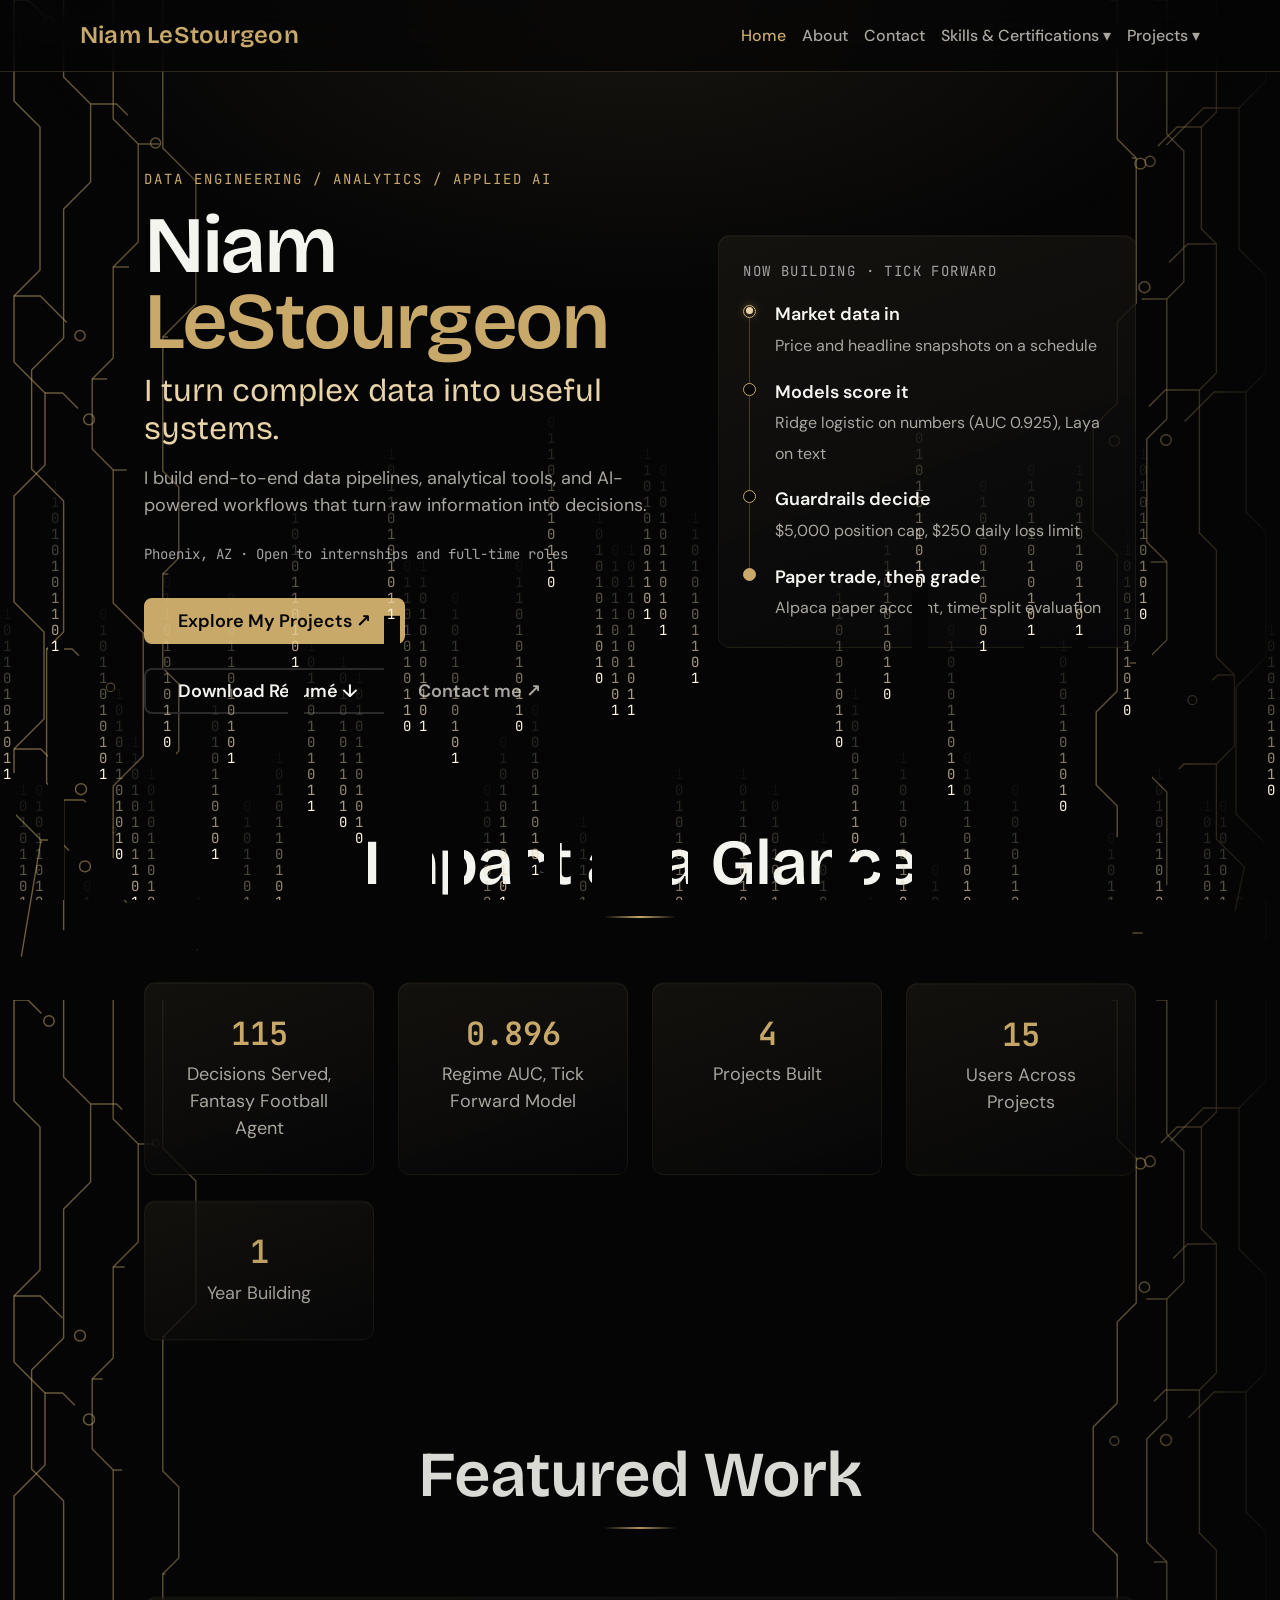
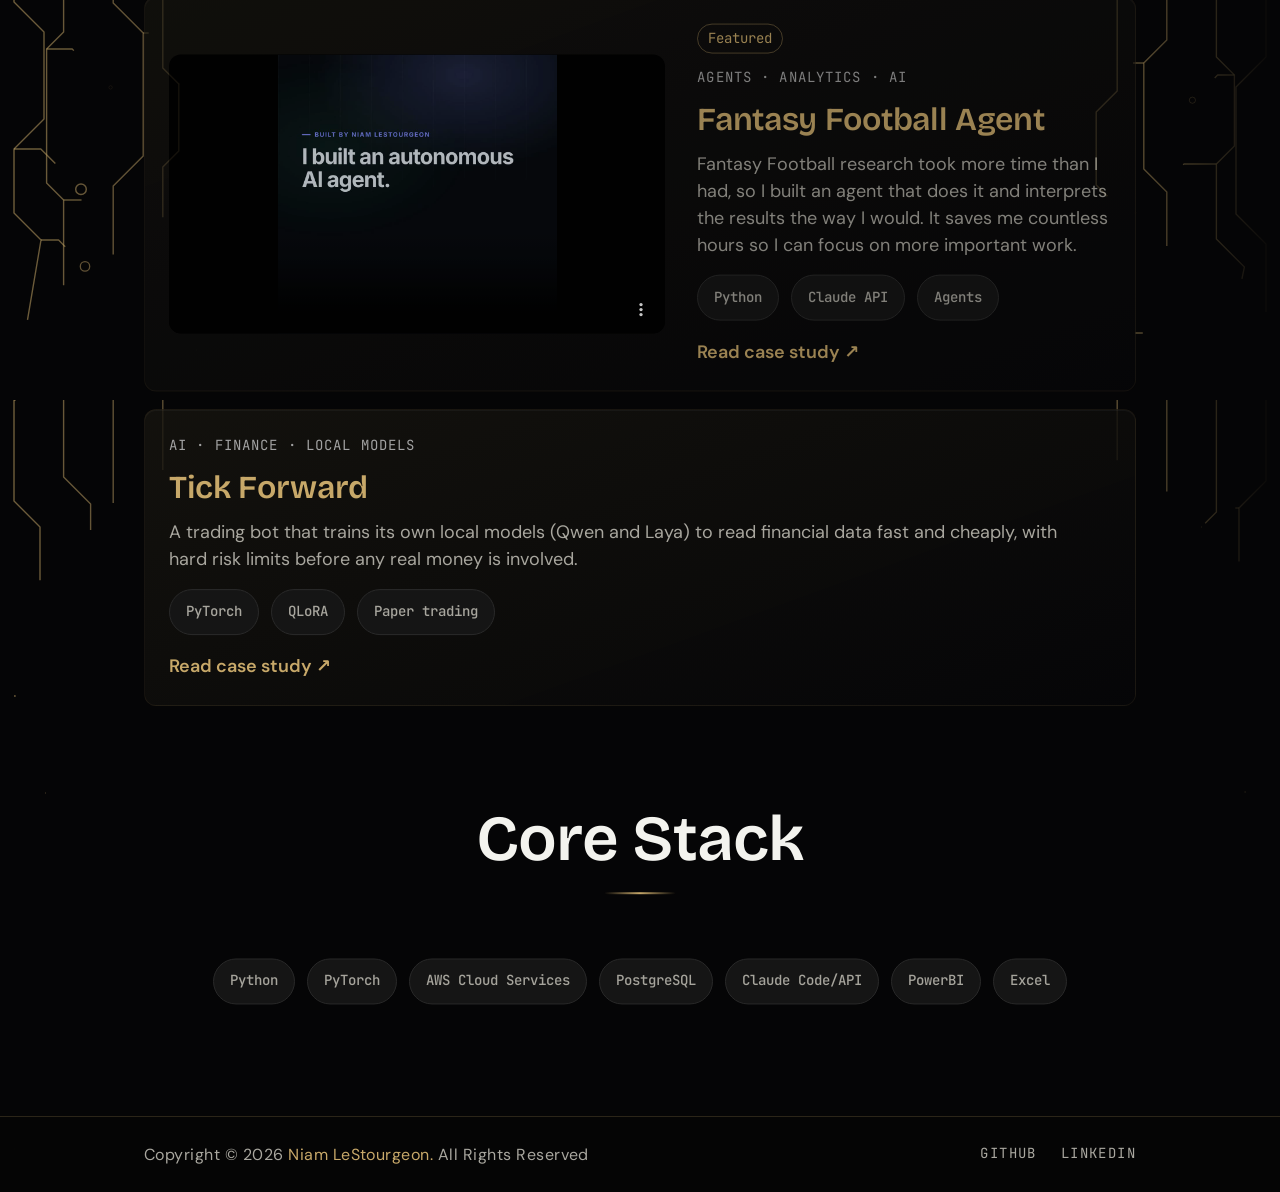
==== index.html @ 8f76f39c "Replace class stub with the full portfolio site Static site with Lamp Light referral links, clean UR" ====
<!DOCTYPE html>
<html lang="en">
<head>
    <meta charset="UTF-8">
    <meta name="color-scheme" content="dark">
    <style>html{background:#050506;color-scheme:dark}@view-transition{navigation:auto}</style>
<meta name="viewport" content="width=device-width, initial-scale=1.0">
    <title>Niam LeStourgeon | Portfolio</title>
    <link rel="icon" type="image/svg+xml" href="assets/favicon.svg">
    <meta name="description" content="Niam LeStourgeon's portfolio: AWS, backend, and AI projects built with Claude's API.">
    <link rel="canonical" href="https://niam.pro/">
    <script>document.documentElement.classList.add("js")</script>
    <meta http-equiv="Content-Security-Policy" content="default-src 'self'; script-src 'self' 'sha256-qOhFsq0QMV2REqNwk5hGH5bZE9SkX6gt6yeyKdYPv+U='; style-src 'self' 'unsafe-inline'; img-src 'self' data: blob:; font-src 'self'; media-src 'self'; connect-src 'self'; object-src 'none'; base-uri 'self'; form-action 'self'">
    <meta name="referrer" content="strict-origin-when-cross-origin">
    <link rel="preload" href="assets/fonts/bricolage-grotesque.woff2" as="font" type="font/woff2" crossorigin>
    <link rel="preload" href="assets/fonts/dm-sans.woff2" as="font" type="font/woff2" crossorigin>
    <script defer src="intro.js"></script>
    <script defer src="nav.js"></script>
    <script defer src="/analytics.js"></script>
    <script defer src="assets/anime.umd.min.js"></script>
    <script defer src="motion.js"></script>
    <link rel="stylesheet" href="NiamThePro.css">
    <!-- Open Graph / Facebook -->
    <meta property="og:type" content="website">
    <meta property="og:url" content="https://niam.pro/">
    <meta property="og:title" content="Niam LeStourgeon | Portfolio">
    <meta property="og:description" content="Niam LeStourgeon's portfolio: AWS, backend, and AI projects built with Claude's API.">
    <meta property="og:image" content="https://niam.pro/og-image.jpg">
    <!-- Twitter -->
    <meta property="twitter:card" content="summary_large_image">
    <meta property="twitter:url" content="https://niam.pro/">
    <meta property="twitter:title" content="Niam LeStourgeon | Portfolio">
    <meta property="twitter:description" content="Niam LeStourgeon's portfolio: AWS, backend, and AI projects built with Claude's API.">
    <meta property="twitter:image" content="https://niam.pro/og-image.jpg">
    <!-- Person Structured Data -->
    <script type="application/ld+json">
    {
      "@context": "https://schema.org",
      "@type": "Person",
      "name": "Niam LeStourgeon",
      "url": "https://niam.pro",
      "sameAs": [
        "https://www.linkedin.com/in/niamlestou",
        "https://github.com/niamlestou"
      ]
    }
    </script>
</head>
<body>
    <canvas id="intro" aria-hidden="true"></canvas>
    <a class="skip-link" href="#main">Skip to content</a>
    <header class="site-header">
        <div class="header-inner">
            <a class="site-brand" href="index.html">Niam LeStourgeon</a>
            <nav aria-label="Primary">
                <ul class="menu">
                    <li><a href="index.html">Home</a></li>
                    <li><a href="about.html">About</a></li>
                    <li><a href="contact.html">Contact</a></li>
                    <li class="dropdown">
                        <a href="skills.html">Skills &amp; Certifications &#9662;</a>
                        <ul class="dropdown-menu">
                            <li><a href="data-analytics.html">Data Analytics</a></li>
                            <li><a href="ai-usage-and-training.html">AI Usage and Training</a></li>
                        </ul>
                    </li>
                    <li class="dropdown">
                        <a href="projects.html">Projects &#9662;</a>
                        <ul class="dropdown-menu">
                            <li><a href="fantasy-football-agent.html">Fantasy Football Agent</a></li>
                            <li><a href="farmstead-world.html">Farmstead World</a></li>
                            <li><a href="tick-forward.html">Tick Forward</a></li>
                            <li><a href="lamp-light.html">Lamp Light</a></li>
                        </ul>
                    </li>
                </ul>
            </nav>
        </div>
    </header>

    <main id="main">
        <section class="hero hero--split">
            <div class="hero-inner container">
                <div>
                    <p class="eyebrow">Data Engineering / Analytics / Applied AI</p>
                    <h1 class="hero-title">Niam <span class="gold">LeStourgeon</span></h1>
                    <p class="hero-lead">I turn complex data into useful systems.</p>
                    <p class="hero-description">I build end-to-end data pipelines, analytical tools, and AI-powered workflows that turn raw information into decisions.</p>
                    <p class="hero-status">Phoenix, AZ &middot; Open to internships and full-time roles</p>
                    <div class="hero-actions">
                        <a class="btn btn--primary" href="projects.html">Explore My Projects &nearr;</a>
                        <a class="btn btn--secondary" href="PortfolioResume.pdf" download data-track="resume-download">Download R&eacute;sum&eacute; &darr;</a>
                        <a class="btn btn--ghost" href="contact.html">Contact me &nearr;</a>
                    </div>
                </div>
                <a class="card preview" href="tick-forward.html" aria-label="Tick Forward pipeline preview">
                    <p class="preview-label">Now building &middot; Tick Forward</p>
                    <ol class="pipe">
                        <li><b>Market data in</b><span>Price and headline snapshots on a schedule</span></li>
                        <li><b>Models score it</b><span>Ridge logistic on numbers (AUC 0.925), Laya on text</span></li>
                        <li><b>Guardrails decide</b><span>$5,000 position cap, $250 daily loss limit</span></li>
                        <li><b>Paper trade, then grade</b><span>Alpaca paper account, time-split evaluation</span></li>
                    </ol>
                </a>
            </div>
        </section>
        <section class="section">
            <div class="container">
                <div class="section-header">
                    <h2 class="section-title">Impact at a Glance</h2>
                </div>
                <div class="stats-grid">
                    <div class="card stat-card">
                        <div class="stat-value stat-value--text" data-count="119">119</div>
                        <div class="stat-label">Decisions Served, Fantasy Football Agent</div>
                    </div>
                    <div class="card stat-card">
                        <div class="stat-value stat-value--text" data-count="0.925" data-decimals="3">0.925</div>
                        <div class="stat-label">Regime AUC, Tick Forward Model</div>
                    </div>
                    <div class="card stat-card">
                        <div class="stat-value stat-value--text" data-count="4">4</div>
                        <div class="stat-label">Projects Built</div>
                    </div>
                    <div class="card stat-card">
                        <div class="stat-value stat-value--text" data-count="15">15</div>
                        <div class="stat-label">Users Across Projects</div>
                    </div>
                    <div class="card stat-card">
                        <div class="stat-value stat-value--text" data-count="1">1</div>
                        <div class="stat-label">Year Building</div>
                    </div>
                </div>
            </div>
        </section>
        <section class="section">
            <div class="container">
                <div class="section-header">
                    <h2 class="section-title">Featured Work</h2>
                </div>
                <article class="card flagship">
                    <video controls muted preload="none" poster="assets/poster-fantasyfootballagent.jpg" playsinline>
                        <source src="fantasyfootballagent-video.mp4" type="video/mp4">
                    </video>
                    <div>
                        <span class="badge">Featured</span>
                        <p class="project-meta">Agents &middot; Analytics &middot; AI</p>
                        <h3 class="project-title"><a href="fantasy-football-agent.html">Fantasy Football Agent</a></h3>
                        <p class="project-description">Fantasy Football research took more time than I had, so I built an agent that does it and interprets the results the way I would. It saves me countless hours so I can focus on more important work.</p>
                        <div class="tech-stack"><span class="tech-tag">Python</span><span class="tech-tag">Claude API</span><span class="tech-tag">Agents</span></div>
                        <a class="case-link" href="fantasy-football-agent.html">Read case study &nearr;</a>
                    </div>
                </article>
                <article class="card work-secondary">
                    <p class="project-meta">AI &middot; Finance &middot; Local models</p>
                    <h3 class="project-title"><a href="tick-forward.html">Tick Forward</a></h3>
                    <p class="project-description">A trading bot that trains its own local models (Qwen and Laya) to read financial data fast and cheaply, with hard risk limits before any real money is involved.</p>
                    <div class="tech-stack"><span class="tech-tag">PyTorch</span><span class="tech-tag">QLoRA</span><span class="tech-tag">Paper trading</span></div>
                    <a class="case-link" href="tick-forward.html">Read case study &nearr;</a>
                </article>
            </div>
        </section>
        <section class="section">
            <div class="container">
                <div class="section-header">
                    <h2 class="section-title">Core Stack</h2>
                </div>
                <div class="tech-stack">
                    <span class="tech-tag">Python</span>
                    <span class="tech-tag">PyTorch</span>
                    <span class="tech-tag">AWS Cloud Services</span>
                    <span class="tech-tag">PostgreSQL</span>
                    <span class="tech-tag">Claude Code/API</span>
                    <span class="tech-tag">PowerBI</span>
                    <span class="tech-tag">Excel</span>
                </div>
            </div>
        </section>
    </main>

    <footer class="site-footer">
        <div class="container">
            <div class="footer-inner">
                <p class="footer-copyright">Copyright &copy; 2026 <span class="gold">Niam LeStourgeon.</span> All Rights Reserved</p>
                <a class="footer-link" href="https://github.com/niamlestou" rel="noopener" target="_blank">GitHub</a>
                <a class="footer-link" href="https://www.linkedin.com/in/niamlestou" rel="noopener" target="_blank">LinkedIn</a>
            </div>
        </div>
    </footer>
</body>
</html>
---- NiamThePro.css ----
/* Fonts are self-hosted (latin subset): no third-party request, no render-blocking @import */
@font-face {
  font-family: 'Bricolage Grotesque';
  font-style: normal;
  font-weight: 400 700;
  font-display: swap;
  src: url('assets/fonts/bricolage-grotesque.woff2') format('woff2');
  unicode-range: U+0000-00FF, U+0131, U+0152-0153, U+02BB-02BC, U+02C6, U+02DA, U+02DC, U+0304, U+0308, U+0329, U+2000-206F, U+20AC, U+2122, U+2191, U+2193, U+2212, U+2215, U+FEFF, U+FFFD;
}
@font-face {
  font-family: 'DM Sans';
  font-style: italic;
  font-weight: 400 400;
  font-display: swap;
  src: url('assets/fonts/dm-sans-italic.woff2') format('woff2');
  unicode-range: U+0000-00FF, U+0131, U+0152-0153, U+02BB-02BC, U+02C6, U+02DA, U+02DC, U+0304, U+0308, U+0329, U+2000-206F, U+20AC, U+2122, U+2191, U+2193, U+2212, U+2215, U+FEFF, U+FFFD;
}
@font-face {
  font-family: 'DM Sans';
  font-style: normal;
  font-weight: 400 600;
  font-display: swap;
  src: url('assets/fonts/dm-sans.woff2') format('woff2');
  unicode-range: U+0000-00FF, U+0131, U+0152-0153, U+02BB-02BC, U+02C6, U+02DA, U+02DC, U+0304, U+0308, U+0329, U+2000-206F, U+20AC, U+2122, U+2191, U+2193, U+2212, U+2215, U+FEFF, U+FFFD;
}
@font-face {
  font-family: 'JetBrains Mono';
  font-style: normal;
  font-weight: 400 600;
  font-display: swap;
  src: url('assets/fonts/jetbrains-mono.woff2') format('woff2');
  unicode-range: U+0000-00FF, U+0131, U+0152-0153, U+02BB-02BC, U+02C6, U+02DA, U+02DC, U+0304, U+0308, U+0329, U+2000-206F, U+20AC, U+2122, U+2191, U+2193, U+2212, U+2215, U+FEFF, U+FFFD;
}


:root {
  --color-bg: #050506;
  --color-bg-elevated: #161616;
  --color-border: #2A2A2A;
  --color-border-hover: #3A3A3A;
  
  --color-text: #F5F5F0;
  --color-text-muted: #A9A79F;
  --color-text-dim: #A3A3A3;
  
  --color-gold: #C8A96A;
  --color-gold-light: #E8D4A8;
  --color-gold-dark: #A8894A;
  --color-gold-glow: transparent;
  --color-gold-glow-strong: transparent;
  
  /* Focus & Interactive */
  --color-focus: #C8A96A;
  --color-focus-ring: rgba(200, 169, 106, 0.25);
  
  /* Typography */
  --font-heading: 'Bricolage Grotesque', system-ui, sans-serif;
  --font-body: 'DM Sans', system-ui, sans-serif;
  --font-mono: 'JetBrains Mono', ui-monospace, monospace;
  
  --fs-step--2: clamp(0.75rem, 0.7rem + 0.25vw, 0.875rem);
  --fs-step--1: clamp(0.875rem, 0.8rem + 0.375vw, 1rem);
  --fs-step-0: clamp(1rem, 0.9rem + 0.5vw, 1.125rem);
  --fs-step-1: clamp(1.25rem, 1.1rem + 0.75vw, 1.5rem);
  --fs-step-2: clamp(1.5rem, 1.25rem + 1.25vw, 2rem);
  --fs-step-3: clamp(2rem, 1.5rem + 2.5vw, 3rem);
  --fs-step-4: clamp(2.5rem, 1.75rem + 3.75vw, 4rem);
  --fs-step-5: clamp(3.5rem, 2rem + 7.5vw, 6rem);
  
  --lh-tight: 1.15;
  --lh-normal: 1.5;
  --lh-relaxed: 1.7;
  
  /* Spacing Scale (8px base) */
  --space-1: 4px;
  --space-2: 8px;
  --space-3: 12px;
  --space-4: 16px;
  --space-5: 24px;
  --space-6: 32px;
  --space-7: 48px;
  --space-8: 64px;
  --space-9: 96px;
  --space-10: 128px;
  
  /* Container */
  --container-max: 68rem;
  --container-padding: var(--space-5);
  --container-padding-lg: var(--space-7);
  
  /* Border Radius */
  --radius-sm: 4px;
  --radius-md: 8px;
  --radius-lg: 12px;
  --radius-xl: 16px;
  --radius-full: 9999px;
  
  /* Shadows */
  --shadow-sm: 0 1px 2px rgba(0, 0, 0, 0.3);
  --shadow-md: 0 4px 12px rgba(0, 0, 0, 0.4);
  --shadow-lg: 0 12px 32px rgba(0, 0, 0, 0.5);
  --shadow-glow: 0 0 28px rgba(200, 169, 106, 0.22);
  
  /* Transitions */
  --transition-fast: 150ms ease;
  --transition-normal: 250ms ease;
  --transition-slow: 400ms ease;
  
  /* Header */
  --header-height: 72px;
  --header-bg: rgba(13, 13, 13, 0.85);
  --header-blur: saturate(180%) blur(20px);
  
  /* Z-index */
  --z-header: 100;
  --z-modal: 200;
  --z-tooltip: 300;
}

/* Reduced Motion */

@media (prefers-reduced-motion: reduce) {
  :root {
    --transition-fast: 0ms;
    --transition-normal: 0ms;
    --transition-slow: 0ms;
  }
  *,
  *::before,
  *::after {
    animation-duration: 0.01ms !important;
    animation-iteration-count: 1 !important;
    transition-duration: 0.01ms !important;
    scroll-behavior: auto !important;
  }
}

/* Reset & Base */

*,
*::before,
*::after {
  box-sizing: border-box;
  margin: 0;
  padding: 0;
}

html {
  font-size: 16px;
  scroll-behavior: smooth;
  background: #050506;
}

@media (prefers-reduced-motion: reduce) {
  html {
    scroll-behavior: auto;
  }
}

body {
  font-family: var(--font-body);
  font-size: var(--fs-step-0);
  line-height: var(--lh-relaxed);
  color: var(--color-text);
  position: relative;
  isolation: isolate;
  min-height: 100vh;
  -webkit-font-smoothing: antialiased;
  -moz-osx-font-smoothing: grayscale;
  text-rendering: optimizeLegibility;
}

/* Selection */

::selection {
  background: var(--color-gold);
  color: var(--color-bg);
}

/* Focus Visible */

:focus-visible {
  outline: 2px solid var(--color-focus);
  outline-offset: 3px;
  border-radius: var(--radius-sm);
}

/* Links */

a {
  color: var(--color-gold);
  text-decoration: none;
  transition: color var(--transition-fast), opacity var(--transition-fast);
}

a:hover {
  color: var(--color-gold-light);
  opacity: 0.9;
}

a:focus-visible {
  outline-offset: 4px;
  border-radius: var(--radius-sm);
}

/* Typography */

h1, h2, h3, h4, h5, h6 {
  font-family: var(--font-heading);
  font-weight: 600;
  line-height: var(--lh-tight);
  color: var(--color-text);
}

h1 { font-size: var(--fs-step-5); letter-spacing: -0.02em; }

h2 { font-size: var(--fs-step-4); letter-spacing: -0.015em; }

h3 { font-size: var(--fs-step-3); letter-spacing: -0.01em; }

h4 { font-size: var(--fs-step-2); }

h5 { font-size: var(--fs-step-1); }

h6 { font-size: var(--fs-step-0); }

p {
  max-width: 75ch;
  margin-bottom: var(--space-4);
}

.text-muted {
  color: var(--color-text-muted);
}

.text-dim {
  color: var(--color-text-dim);
}

.text-gold {
  color: var(--color-gold);
}

.text-center {
  text-align: center;
}

.text-mono {
  font-family: var(--font-mono);
}

.text-label {
  font-family: var(--font-mono);
  font-size: var(--fs-step--2);
  font-weight: 500;
  text-transform: uppercase;
  letter-spacing: 0.1em;
  color: var(--color-gold);
}

.lead {
  font-size: var(--fs-step-1);
  line-height: var(--lh-normal);
  color: var(--color-text-muted);
  max-width: 65ch;
}

/* Container */

.container {
  width: 100%;
  max-width: var(--container-max);
  margin: 0 auto;
  padding: 0 var(--container-padding);
}

@media (min-width: 768px) {
  .container {
    padding: 0 var(--container-padding-lg);
  }
}

/* Header & Navigation */

.site-header {
  position: sticky;
  top: 0;
  z-index: var(--z-header);
  height: var(--header-height);
  background: var(--header-bg);
  backdrop-filter: var(--header-blur);
  border-bottom: 1px solid var(--color-border);
  transition: background var(--transition-normal), border-color var(--transition-normal);
}

.site-header.scrolled {
  background: rgba(13, 13, 13, 0.95);
  border-bottom-color: var(--color-border-hover);
}

.header-inner {
  display: flex;
  align-items: center;
  justify-content: space-between;
  gap: var(--space-6);
  height: 100%;
  max-width: 76rem;
  margin: 0 auto;
  padding: 0 var(--container-padding);
}

.header-inner nav {
  margin-left: auto;
}

@media (min-width: 768px) {
  .header-inner {
    padding: 0 var(--container-padding-lg);
  }
}

.site-brand {
  font-family: var(--font-heading);
  font-size: var(--fs-step-1);
  font-weight: 600;
  color: var(--color-gold);
  text-decoration: none;
  white-space: nowrap;
  letter-spacing: 0.01em;
}

.site-brand:hover,
.site-brand:focus-visible {
  color: var(--color-gold-light);
}

.site-logo {
  font-family: var(--font-heading);
  font-size: var(--fs-step-1);
  font-weight: 700;
  color: var(--color-text);
  text-decoration: none;
  letter-spacing: -0.01em;
  transition: color var(--transition-fast);
}

.site-logo:hover {
  color: var(--color-gold);
}

.site-logo .gold {
  color: var(--color-gold);
}

.main-nav {
  display: flex;
  align-items: center;
  gap: var(--space-6);
}

.nav-link {
  font-family: var(--font-body);
  font-size: var(--fs-step--1);
  font-weight: 500;
  color: var(--color-text-muted);
  text-decoration: none;
  padding: var(--space-2) 0;
  position: relative;
  transition: color var(--transition-fast);
}

.nav-link::after {
  content: '';
  position: absolute;
  bottom: 0;
  left: 0;
  width: 0;
  height: 2px;
  background: var(--color-gold);
  transition: width var(--transition-normal);
}

.nav-link:hover,
.nav-link[aria-current="page"] {
  color: var(--color-gold);
}

.nav-link:hover::after,
.nav-link[aria-current="page"]::after {
  width: 100%;
}

.nav-link[aria-current="page"] {
  color: var(--color-gold);
}

.nav-link[aria-current="page"]::after {
  width: 100%;
}

/* Mobile Menu */

.mobile-menu-btn {
  display: none;
  align-items: center;
  justify-content: center;
  width: 44px;
  height: 44px;
  background: transparent;
  border: 1px solid var(--color-border);
  border-radius: var(--radius-md);
  color: var(--color-text);
  cursor: pointer;
  transition: border-color var(--transition-fast), background var(--transition-fast);
}

.mobile-menu-btn:hover {
  border-color: var(--color-gold);
  background: var(--color-bg-elevated);
}

.mobile-menu-btn svg {
  width: 24px;
  height: 24px;
}

@media (max-width: 639px) {
  .mobile-menu-btn {
    display: flex;
  }
  
  .main-nav {
    position: fixed;
    top: var(--header-height);
    left: 0;
    right: 0;
    bottom: 0;
    flex-direction: column;
    align-items: center;
    justify-content: flex-start;
    padding-top: var(--space-8);
    gap: var(--space-4);
    background: var(--color-bg);
    border-top: 1px solid var(--color-border);
    transform: translateY(-100%);
    opacity: 0;
    visibility: hidden;
    transition: transform var(--transition-normal), opacity var(--transition-normal), visibility var(--transition-normal);
  }
  
  .main-nav.is-open {
    transform: translateY(0);
    opacity: 1;
    visibility: visible;
  }
  
  .nav-link {
    font-size: var(--fs-step-1);
    padding: var(--space-3) var(--space-5);
  }
}

/* Hero Section */

.hero {
  position: relative;
  padding: var(--space-10) 0 var(--space-9);
  overflow: hidden;
  background: none;
}

.hero::before {
  content: none;
}

.hero-inner {
  text-align: center;
}

.hero-tagline {
  display: inline-block;
  margin-bottom: var(--space-4);
  padding: var(--space-1) var(--space-4);
  background: var(--color-bg-elevated);
  border: 1px solid var(--color-border);
  border-radius: var(--radius-full);
  font-family: var(--font-mono);
  font-size: var(--fs-step--1);
  font-weight: 500;
  color: var(--color-gold);
  letter-spacing: 0.05em;
  text-transform: uppercase;
}

.hero-title {
  margin-bottom: var(--space-5);
  letter-spacing: -0.03em;
  color: var(--color-text);
  text-shadow: none;
}

h1.hero-title {
  font-size: clamp(2.5rem, 8vw, 4.75rem);
}

.hero-title .gold {
  color: var(--color-gold);
}

.hero-description {
  margin: 0 auto var(--space-7);
  max-width: 55ch;
  font-size: var(--fs-step-1);
  line-height: var(--lh-normal);
  color: var(--color-text-muted);
}

.hero-actions {
  display: flex;
  flex-wrap: wrap;
  align-items: center;
  justify-content: center;
  gap: var(--space-4);
}

/* Buttons */

.btn {
  display: inline-flex;
  align-items: center;
  justify-content: center;
  gap: var(--space-2);
  min-height: 44px;
  padding: var(--space-3) var(--space-6);
  font-family: var(--font-body);
  font-size: var(--fs-step-0);
  font-weight: 600;
  line-height: 1;
  text-decoration: none;
  border-radius: var(--radius-md);
  border: 2px solid transparent;
  cursor: pointer;
  transition: transform var(--transition-fast), box-shadow var(--transition-fast), background var(--transition-fast), border-color var(--transition-fast), color var(--transition-fast);
  white-space: nowrap;
}

.btn:focus-visible {
  outline-offset: 3px;
}

.btn:hover {
  transform: translateY(-2px);
}

.btn:active {
  transform: translateY(0);
}

.btn--primary {
  background: var(--color-gold);
  color: var(--color-bg);
  border-color: var(--color-gold);
}

.btn--primary:hover {
  background: var(--color-gold-light);
  border-color: var(--color-gold-light);
  color: var(--color-bg);
  box-shadow: none;
}

.btn--secondary {
  background: transparent;
  color: var(--color-text);
  border-color: var(--color-border);
}

.btn--secondary:hover {
  border-color: var(--color-gold);
  color: var(--color-gold);
  background: transparent;
}

.btn--ghost {
  background: transparent;
  color: var(--color-text-muted);
  border-color: transparent;
  padding: var(--space-2) var(--space-4);
}

.btn--ghost:hover {
  color: var(--color-gold);
  background: transparent;
}

.btn--sm {
  min-height: 36px;
  padding: var(--space-2) var(--space-4);
  font-size: var(--fs-step--1);
}

.btn--lg {
  min-height: 52px;
  padding: var(--space-4) var(--space-8);
  font-size: var(--fs-step-1);
}

.btn svg {
  width: 18px;
  height: 18px;
  flex-shrink: 0;
}

/* Sections */

.section {
  padding: var(--space-7) 0;
}

.section:first-of-type {
  padding-top: var(--space-6);
}

.section:last-of-type {
  padding-bottom: var(--space-7);
}

.section-header {
  text-align: center;
  margin-bottom: var(--space-8);
}

.section-label {
  display: inline-block;
  margin-bottom: var(--space-3);
  font-family: var(--font-mono);
  font-size: var(--fs-step--2);
  font-weight: 500;
  text-transform: uppercase;
  letter-spacing: 0.1em;
  color: var(--color-gold);
}

.section-title {
  max-width: 40ch;
  margin: 0 auto var(--space-4);
}

.section-description {
  margin: 0 auto;
  max-width: 55ch;
  color: var(--color-text-muted);
}

/* Cards */

.card {
  background: var(--color-bg-elevated);
  border: 1px solid var(--color-border);
  border-radius: var(--radius-lg);
  padding: var(--space-6);
  transition: border-color var(--transition-normal), box-shadow var(--transition-normal), transform var(--transition-normal);
}

.card:hover {
  border-color: var(--color-border-hover);
  box-shadow: var(--shadow-md);
  transform: translateY(-4px);
}

.card--bordered {
  border-color: rgba(200, 169, 106, 0.35);
}

/* Numbers Grid */

.stats-grid {
  display: grid;
  grid-template-columns: repeat(auto-fit, minmax(200px, 1fr));
  gap: var(--space-5);
}

.stat-card {
  text-align: center;
  padding: var(--space-6) var(--space-5);
}

.stat-value {
  font-family: var(--font-mono);
  font-size: clamp(2.5rem, 5vw, 4rem);
  font-weight: 600;
  line-height: 1.1;
  color: var(--color-gold);
  margin-bottom: var(--space-2);
}

.stat-value--compact {
  font-size: clamp(2.5rem, 4vw, 3rem);
}

.stat-value--text {
  font-size: clamp(1.5rem, 2.5vw, 2rem);
  line-height: 1.2;
}

.stat-label {
  font-family: var(--font-body);
  font-size: var(--fs-step-0);
  color: var(--color-text-muted);
  line-height: var(--lh-normal);
}

/* Timeline */

.timeline {
  position: relative;
  padding-left: 80px;
  max-width: 56rem;
  margin: 0 auto;
  --marker: 48px;
}

.timeline::before {
  content: '';
  position: absolute;
  left: calc(var(--marker) / 2 - 1px);
  top: calc(var(--marker) / 2);
  bottom: 0;
  width: 2px;
  background: linear-gradient(180deg, var(--color-gold), transparent);
}

.timeline-item {
  position: relative;
  padding-bottom: var(--space-6);
  counter-increment: timeline-step;
}

.timeline-item:last-child {
  padding-bottom: 0;
}

.timeline-marker {
  position: absolute;
  left: -80px;
  top: 0;
  display: flex;
  align-items: center;
  justify-content: center;
  width: var(--marker);
  height: var(--marker);
  background: #050506;
  border: 2px solid var(--color-gold);
  border-radius: 50%;
  font-family: var(--font-mono);
  font-size: var(--fs-step-0);
  font-weight: 600;
  color: var(--color-gold);
  z-index: 1;
  box-shadow: 0 0 16px rgba(200, 169, 106, 0.3);
}

.timeline-marker::before {
  content: counter(timeline-step);
}

.timeline-content {
  background: var(--color-bg-elevated);
  border: 1px solid var(--color-border);
  border-radius: var(--radius-lg);
  padding: var(--space-5) var(--space-6);
}

.timeline-title {
  font-size: var(--fs-step-1);
  margin-bottom: var(--space-2);
}

.timeline-description {
  color: var(--color-text-muted);
  margin-bottom: 0;
  font-size: var(--fs-step-0);
  line-height: var(--lh-normal);
}

/* Key Decisions */

.decisions-grid {
  display: grid;
  gap: var(--space-5);
}

@media (min-width: 768px) {
  .decisions-grid {
    grid-template-columns: repeat(2, 1fr);
  }
}

.decision-card {
  position: relative;
}

.decision-number {
  display: inline-flex;
  align-items: center;
  justify-content: center;
  width: 32px;
  height: 32px;
  background: transparent;
  border: 1px solid var(--color-gold);
  border-radius: var(--radius-full);
  font-family: var(--font-mono);
  font-size: var(--fs-step--1);
  font-weight: 600;
  color: var(--color-gold);
  margin-bottom: var(--space-3);
}

.decision-title {
  font-size: var(--fs-step-2);
  margin-bottom: var(--space-3);
}

.decision-description {
  color: var(--color-text-muted);
  margin-bottom: 0;
  line-height: var(--lh-normal);
}

/* Video & Media */

.media-wrapper {
  position: relative;
  width: 100%;
  max-width: 1000px;
  margin: 0 auto var(--space-6);
  aspect-ratio: 16 / 7;
  background: var(--color-bg-elevated);
  border: 1px solid var(--color-border);
  border-radius: var(--radius-lg);
  overflow: hidden;
  box-shadow: 0 20px 60px rgba(0, 0, 0, 0.6), 0 0 40px rgba(200, 169, 106, 0.08);
  border-color: rgba(200, 169, 106, 0.25);
}

.media-wrapper--square {
  aspect-ratio: 16 / 9;
}

.media-wrapper video,
.media-wrapper iframe {
  width: 100%;
  height: 100%;
  object-fit: cover;
  border: none;
}

.media-placeholder {
  display: flex;
  flex-direction: column;
  align-items: center;
  justify-content: center;
  height: 100%;
  padding: var(--space-8);
  text-align: center;
  color: var(--color-text-dim);
}

.media-placeholder svg {
  width: 64px;
  height: 64px;
  margin-bottom: var(--space-4);
  opacity: 0.5;
}

/* Tech Stack */

.tech-stack {
  display: flex;
  flex-wrap: wrap;
  align-items: center;
  justify-content: center;
  gap: var(--space-3);
  margin-top: var(--space-6);
}

.tech-tag {
  display: inline-flex;
  align-items: center;
  padding: 10px var(--space-4);
  background: var(--color-bg-elevated);
  border: 1px solid var(--color-border);
  border-radius: var(--radius-full);
  font-family: var(--font-mono);
  font-size: var(--fs-step--2);
  font-weight: 500;
  color: var(--color-text-muted);
  transition: border-color var(--transition-fast), color var(--transition-fast), background var(--transition-fast);
}

.tech-stack + .text-label {
  margin-top: var(--space-7);
}

.tech-tag:hover {
  border-color: var(--color-gold);
  color: var(--color-gold);
  background: transparent;
}

/* Footer */

.site-footer {
  padding: var(--space-5) 0;
  border-top: 1px solid rgba(200, 169, 106, 0.2);
  background: rgba(5, 5, 6, 0.8);
  margin-top: var(--space-8);
}

.footer-inner {
  display: flex;
  flex-direction: column;
  align-items: center;
  gap: var(--space-3);
  text-align: center;
  justify-content: space-between;
}

@media (min-width: 640px) {
  .footer-inner {
    flex-direction: row;
    justify-content: space-between;
  }
}

.footer-copyright {
  font-size: var(--fs-step--1);
  color: var(--color-text-muted);
  margin: 0;
  max-width: none;
  letter-spacing: 0.03em;
  text-align: center;
}

.footer-copyright .gold {
  color: var(--color-gold);
}

.footer-links {
  display: flex;
  align-items: center;
  gap: var(--space-5);
}

.footer-link {
  font-size: var(--fs-step--1);
  color: var(--color-text-muted);
  transition: color var(--transition-fast);
}

.footer-link:hover {
  color: var(--color-gold);
}

/* SCROLL REVEAL ANIMATIONS */


/* Stagger delays */

/* UTILITIES */

.visually-hidden {
  position: absolute;
  width: 1px;
  height: 1px;
  padding: 0;
  margin: -1px;
  overflow: hidden;
  clip: rect(0, 0, 0, 0);
  white-space: nowrap;
  border: 0;
}

.divider {
  width: 100%;
  height: 1px;
  background: var(--color-border);
  margin: var(--space-7) 0;
}

.divider-gold {
  width: 60px;
  height: 2px;
  background: var(--color-gold);
  margin: var(--space-6) auto;
}

/* PAGE-SPECIFIC: HOME */

.home-goals {
  display: grid;
  gap: var(--space-5);
  max-width: 65ch;
  margin: 0 auto;
}

@media (min-width: 640px) {
  .home-goals {
    grid-template-columns: repeat(2, 1fr);
  }
}

.goal-item {
  display: flex;
  align-items: flex-start;
  gap: var(--space-4);
  padding: var(--space-5);
  background: var(--color-bg-elevated);
  border: 1px solid var(--color-border);
  border-radius: var(--radius-lg);
  transition: border-color var(--transition-normal);
}

.goal-item:hover {
  border-color: var(--color-border-hover);
}

.goal-icon {
  flex-shrink: 0;
  width: 48px;
  height: 48px;
  display: flex;
  align-items: center;
  justify-content: center;
  background: transparent;
  border: 1px solid var(--color-gold);
  border-radius: var(--radius-md);
  color: var(--color-gold);
}

.goal-icon svg {
  width: 24px;
  height: 24px;
}

.goal-content h3 {
  font-size: var(--fs-step-1);
  margin-bottom: var(--space-2);
}

.goal-content p {
  margin: 0;
  color: var(--color-text-muted);
  font-size: var(--fs-step-0);
  line-height: var(--lh-normal);
}

/* PAGE-SPECIFIC: PROJECT CARDS */

.project-grid {
  display: grid;
  gap: var(--space-5);
}

@media (min-width: 768px) {
  .project-grid {
    grid-template-columns: repeat(2, 1fr);
  }
}

@media (min-width: 1024px) {
  .project-grid {
    grid-template-columns: repeat(3, 1fr);
  }
}

.project-card {
  display: flex;
  flex-direction: column;
  align-self: start;
  padding: var(--space-6);
}

.project-card--featured {
  grid-column: 1 / -1;
}

.project-card--compact .project-title {
  font-size: var(--fs-step-0);
  line-height: 1.35;
  margin-bottom: 0;
}

.project-card .card {
  flex: 1;
  display: flex;
  flex-direction: column;
  height: 100%;
}

.project-title {
  font-size: var(--fs-step-2);
  margin-bottom: var(--space-3);
}

.project-description {
  flex: 1;
  color: var(--color-text-muted);
  margin-bottom: var(--space-4);
  line-height: var(--lh-normal);
}

.project-link {
  display: inline-flex;
  align-items: center;
  gap: var(--space-2);
  font-family: var(--font-mono);
  font-size: var(--fs-step--1);
  font-weight: 500;
  color: var(--color-gold);
  transition: gap var(--transition-fast);
}

.project-link:hover {
  gap: var(--space-3);
}

/* ABOUT */

.about-grid {
  display: grid;
  gap: var(--space-6);
  max-width: 65ch;
  margin: 0 auto;
}

@media (min-width: 768px) {
  .about-grid {
    grid-template-columns: 1fr 2fr;
    align-items: start;
  }
}

.about-image {
  aspect-ratio: 1;
  border-radius: var(--radius-xl);
  background: var(--color-bg-elevated);
  border: 1px solid var(--color-border);
  overflow: hidden;
}

.about-image img {
  width: 100%;
  height: 100%;
  object-fit: cover;
}

.about-content h2 {
  margin-bottom: var(--space-4);
}

.about-text {
  color: var(--color-text-muted);
  line-height: var(--lh-normal);
}

.about-highlights {
  display: grid;
  grid-template-columns: repeat(auto-fit, minmax(150px, 1fr));
  gap: var(--space-4);
  margin-top: var(--space-6);
}

.highlight-item {
  text-align: center;
  padding: var(--space-5);
  background: var(--color-bg-elevated);
  border: 1px solid var(--color-border);
  border-radius: var(--radius-lg);
}

.highlight-value {
  font-family: var(--font-mono);
  font-size: clamp(2rem, 4vw, 3rem);
  font-weight: 600;
  color: var(--color-gold);
  line-height: 1;
  margin-bottom: var(--space-1);
}

.highlight-label {
  font-size: var(--fs-step-0);
  color: var(--color-text-muted);
}

/* Print Styles */

@media print {
  .site-header,
  .hero-actions,
  .btn,
  .mobile-menu-btn,
  .footer-links {
    display: none !important;
  }
  
  body {
    background: white;
    color: black;
  }
  
  .card,
  .stat-card,
  .timeline-content,
  .decision-card {
    border: 1px solid #ccc;
    box-shadow: none;
    break-inside: avoid;
  }
  
  a {
    color: black;
    text-decoration: underline;
  }
}

/* Nav And Dropdown Menu */

.menu {
  list-style: none;
  display: flex;
  align-items: center;
  gap: 1rem;
  margin: 0;
  padding: 0;
}

.menu a {
  display: inline-block;
  padding: var(--space-2) 0;
  font-size: var(--fs-step--1);
  font-weight: 500;
  color: var(--color-text-muted);
}

.menu a:hover,
.menu a:focus-visible {
  color: var(--color-gold);
}

.menu li {
  position: relative;
}

.dropdown-menu {
  display: none;
  position: absolute;
  top: 100%;
  left: 0;
  min-width: 14rem;
  margin: 0;
  padding: var(--space-2);
  list-style: none;
  background-color: var(--color-bg-elevated);
  border: 1px solid var(--color-border);
  border-radius: var(--radius-md);
  box-shadow: var(--shadow-lg);
  z-index: var(--z-header);
}

.dropdown-menu a {
  display: block;
  padding: var(--space-2) var(--space-4);
}

.dropdown:hover .dropdown-menu,
.dropdown:focus-within .dropdown-menu {
  display: block;
}

@media (hover: none) {
  .dropdown.dropdown-open > .dropdown-menu {
    display: block;
  }
}

@media (max-width: 720px) {
  .site-header {
    height: auto;
  }

  .header-inner {
    height: auto;
    min-height: var(--header-height);
    padding-top: var(--space-3);
    padding-bottom: var(--space-3);
    flex-direction: column;
    align-items: flex-start;
    gap: var(--space-2);
  }

  .header-inner nav {
    margin-left: 0;
  }

  .menu {
    flex-wrap: wrap;
    gap: var(--space-2) var(--space-4);
  }

  .dropdown-menu {
    position: static;
    min-width: 0;
    background: transparent;
    border: 0;
    border-radius: 0;
    box-shadow: none;
    padding: 0 var(--space-2) 0 var(--space-4);
  }

  .dropdown-menu a {
    padding: var(--space-1) 0;
  }
}

/* ===== Circuits that travel with the page ===== */

/* near layer scrolls 1:1 with the page */

body::after {
  content: '';
  position: absolute;
  inset: 0;
  z-index: -1;
  pointer-events: none;
  background:
    url('assets/circuit-left.svg') left top / 320px 1000px repeat-y,
    url('assets/circuit-right.svg') right top / 320px 1000px repeat-y;
}

/* soft gold glow at the top of the viewport */

body::before {
  content: '';
  position: fixed;
  inset: 0;
  z-index: -1;
  pointer-events: none;
  background: radial-gradient(ellipse 70% 50% at 50% 0%, rgba(200, 169, 106, 0.10), transparent 70%);
}

@media (max-width: 900px) {
  body::after { opacity: 0.35; }
}

/* header: full-width glass bar */

.site-header,
.site-header.scrolled {
  background: rgba(5, 5, 6, 0.72);
  border-bottom: 1px solid rgba(200, 169, 106, 0.2);
}

/* hero: more air */

.hero-inner::after {
  content: '';
  display: block;
  width: 72px;
  height: 2px;
  margin: var(--space-7) auto 0;
  background: linear-gradient(90deg, transparent, var(--color-gold), transparent);
}

/* section titles with a small mono tick */

.section-title::after {
  content: '';
  display: block;
  width: 72px;
  height: 2px;
  margin: var(--space-4) auto 0;
  background: linear-gradient(90deg, transparent, var(--color-gold), transparent);
}

/* glass cards */

.card,
.timeline-content,
.goal-item,
.highlight-item {
  background: linear-gradient(160deg, rgba(24, 22, 17, 0.78), rgba(8, 8, 9, 0.82));
  border: 1px solid rgba(200, 169, 106, 0.08);
  box-shadow: inset 0 1px 0 rgba(255, 255, 255, 0.04);
}

.card:hover,
.goal-item:hover {
  border-color: rgba(200, 169, 106, 0.7);
  box-shadow: 0 8px 32px rgba(0, 0, 0, 0.5);
}

/* ===== Timeline: line runs through the centre of the markers ===== */

/* ===== Footer: more room ===== */

/* Placeholders: fill in, then delete the .placeholder class */

.placeholder {
  color: var(--color-gold-dark);
  font-style: italic;
}

.card.placeholder-card {
  border-style: dashed;
}

.contact-list {
  list-style: none;
  display: grid;
  gap: var(--space-3);
  margin-bottom: var(--space-6);
}

.contact-list li span {
  display: inline-block;
  min-width: 9rem;
  font-family: var(--font-mono);
  font-size: var(--fs-step--2);
  text-transform: uppercase;
  letter-spacing: 0.1em;
  color: var(--color-text-dim);
}

/* Compact footer */

.footer-inner .footer-link {
  font-family: var(--font-mono);
  font-size: var(--fs-step--2);
  text-transform: uppercase;
  letter-spacing: 0.1em;
}

@media (min-width: 640px) {
  .footer-inner {
    flex-direction: row;
    flex-wrap: wrap;
    gap: var(--space-2) var(--space-5);
  }
  .footer-copyright { margin-right: auto; }
}

/* Uniform project cards (Projects overview) */

.project-grid .project-card {
  align-self: stretch;
  padding: var(--space-6);
}

.project-grid .project-title {
  font-size: var(--fs-step-1);
  margin-bottom: var(--space-1);
}

.project-tagline {
  font-family: var(--font-mono);
  font-size: var(--fs-step--2);
  color: var(--color-gold);
  margin-bottom: var(--space-4);
}

.project-actions {
  display: flex;
  flex-wrap: wrap;
  gap: var(--space-3);
  margin-top: auto;
  padding-top: var(--space-4);
  border-top: 1px solid var(--color-border);
}

.project-actions .btn {
  flex: 1 1 0;
  justify-content: center;
  min-width: 7rem;
  white-space: nowrap;
}

@media (min-width: 1024px) {
  .project-grid:has(.project-card:nth-child(4)) { grid-template-columns: repeat(2, 1fr); }
}

/* ===== Home: split hero, work preview, flagship project ===== */

.hero--split { padding: var(--space-9) 0 var(--space-8); }

.hero--split .hero-inner { text-align: left; display: grid; gap: var(--space-8); align-items: center; }

.hero--split .hero-inner::after { content: none; }

@media (min-width: 960px) { .hero--split .hero-inner { grid-template-columns: 1.1fr 0.9fr; } }

.eyebrow {
  font-family: var(--font-mono);
  font-size: var(--fs-step--2);
  letter-spacing: 0.14em;
  text-transform: uppercase;
  color: var(--color-gold);
  margin-bottom: var(--space-4);
}

.hero--split .hero-title { margin-bottom: var(--space-3); }

.hero-lead {
  font-family: var(--font-heading);
  font-size: var(--fs-step-2);
  line-height: 1.2;
  color: var(--color-gold-light);
  margin-bottom: var(--space-4);
}

.hero--split .hero-description { margin: 0 0 var(--space-5); max-width: 46ch; font-size: var(--fs-step-0); }

.hero-status {
  display: flex; align-items: center; gap: var(--space-2);
  margin-bottom: var(--space-6);
  font-family: var(--font-mono); font-size: var(--fs-step--2); color: var(--color-text-dim);
}


.hero--split .hero-actions { justify-content: flex-start; gap: var(--space-5); }

.hero--split .btn--ghost { padding-inline: 0; border-color: transparent; }

/* pipeline preview: real Tick Forward numbers */

.preview { display: block; padding: var(--space-5); text-decoration: none; color: inherit; text-align: left; }

.preview-label { font-family: var(--font-mono); font-size: var(--fs-step--2); letter-spacing: 0.1em; text-transform: uppercase; color: var(--color-text-dim); margin-bottom: var(--space-4); }

.pipe { list-style: none; margin: 0; padding: 0; position: relative; display: grid; gap: var(--space-4); }

.pipe li:not(:last-child)::after { content: ''; position: absolute; left: 6px; top: 19px; bottom: calc(-1 * var(--space-4) - 6px); width: 1px; background: rgba(200, 169, 106, 0.3); }

.pipe::after {
  content: ''; position: absolute; left: 3px; top: 8px; width: 7px; height: 7px; border-radius: 50%;
  background: var(--color-gold-light); box-shadow: 0 0 10px var(--color-gold);
  animation: pulse 7s ease-in-out infinite;
}

.pipe li { position: relative; padding-left: var(--space-6); }

.pipe li::before {
  content: ''; position: absolute; left: 0; top: 6px; width: 13px; height: 13px; border-radius: 50%;
  background: var(--color-bg); border: 1px solid var(--color-gold);
}

.pipe li:last-child::before { background: var(--color-gold); animation: flare 7s ease-in-out infinite; }

/* synced with pulse: the last dot blazes as the light arrives, then settles */
@keyframes flare {
  0% { box-shadow: 0 0 22px 7px var(--color-gold-light); background: var(--color-gold-light); }
  15%, 80% { box-shadow: 0 0 0 0 transparent; background: var(--color-gold); }
  96%, 100% { box-shadow: 0 0 22px 7px var(--color-gold-light); background: var(--color-gold-light); }
}

.pipe b { display: block; font-weight: 600; color: var(--color-text); }

.pipe span { font-size: var(--fs-step--1); color: var(--color-text-muted); }

@keyframes pulse { 0% { top: 8px; opacity: 0; } 10%, 85% { opacity: 1; } 100% { top: var(--end, calc(100% - 40px)); opacity: 0; } }

@media (prefers-reduced-motion: reduce) { .pipe::after { display: none; } .pipe li:last-child::before { animation: none; } }

/* flagship project */

.flagship { display: grid; gap: var(--space-6); padding: var(--space-5); text-align: left; }

@media (min-width: 900px) { .flagship { grid-template-columns: 1.2fr 1fr; align-items: center; } }

.flagship video { width: 100%; border-radius: 12px; background: #000; aspect-ratio: 16 / 9; object-fit: contain; }

.badge {
  display: inline-block; padding: 2px 10px; border-radius: 999px; margin-bottom: var(--space-3);
  font-family: var(--font-mono); font-size: var(--fs-step--2); color: var(--color-gold);
  border: 1px solid rgba(200, 169, 106, 0.4);
}

.project-meta { font-family: var(--font-mono); font-size: var(--fs-step--2); letter-spacing: 0.08em; text-transform: uppercase; color: var(--color-text-dim); margin-bottom: var(--space-3); }

.case-link { display: inline-block; margin-top: var(--space-4); color: var(--color-gold); font-weight: 600; text-decoration: none; }

.case-link:hover { color: var(--color-gold-light); }

.work-secondary { margin-top: var(--space-5); text-align: left; padding: var(--space-5); }

.work-secondary .tech-stack, .flagship .tech-stack { justify-content: flex-start; margin-top: var(--space-3); }

.flagship .project-description, .work-secondary .project-description { margin-inline: 0; }

/* active nav item */

.menu a[aria-current="page"] { color: var(--color-gold); }

/* long button labels wrap instead of overflowing small screens */
@media (max-width: 480px) {
  .btn { white-space: normal; text-align: center; }
}

/* ===== Motion (driven by motion.js + anime.js) ===== */

/* start states exist only while anime.js is running; motion.js adds .m-skip to bail out */
.js:not(.m-skip) :is(
  .hero--split .hero-inner > div > *,
  .hero--split .preview,
  .hero:not(.hero--split) .hero-inner > *,
  main > section:not(.hero) :is(.section-title, .card, .timeline-item, .tech-stack, .stat-card, .highlight-item)
):not(.m-done) { opacity: 0; }

/* cursor-following gold light on cards */
.card:hover {
  background-image:
    radial-gradient(360px circle at var(--mx, 50%) var(--my, 0%), rgba(200, 169, 106, 0.14), transparent 65%),
    linear-gradient(160deg, rgba(24, 22, 17, 0.78), rgba(8, 8, 9, 0.82));
}

/* hero preview tilts toward the pointer */
.card.preview { transition: transform 150ms ease-out, border-color var(--transition-normal), box-shadow var(--transition-normal); }

.card.preview:hover {
  transform: perspective(900px) rotateX(var(--rx, 0deg)) rotateY(var(--ry, 0deg)) translateY(-4px);
  box-shadow: 0 12px 40px rgba(0, 0, 0, 0.55), 0 0 32px rgba(200, 169, 106, 0.12);
}

.btn--primary:hover { transform: none; }

@media (hover: none) {
  .card:hover { transform: none; }
}

/* ===== Circuit layer (inlined by motion.js; the CSS background above stays as the fallback) ===== */

.circuit { position: absolute; inset: 0; z-index: -1; pointer-events: none; overflow: hidden; }

.circuit-row { position: absolute; left: 0; right: 0; height: 1000px; }

.circuit-row > div { position: absolute; top: 0; width: 320px; height: 1000px; }

.circuit-row > .l { left: 0; }

.circuit-row > .r { right: 0; }

.circuit-row svg { display: block; }

.circuit g[stroke] > path { transition: stroke-opacity 250ms ease-out; }

.circuit-live body::after { content: none; }

@media (max-width: 900px) { .circuit { opacity: 0.35; } }

/* home hero: display-size name, surname in gold */
.hero--split .hero-title {
  font-size: clamp(3rem, 7.2vw, 5rem);
  line-height: 0.95;
  letter-spacing: -0.035em;
}

.hero--split .hero-title .gold { display: block; color: var(--color-gold); }

/* ===== Site-wide additions ===== */

.skip-link { position: absolute; left: var(--space-4); top: -100px; z-index: calc(var(--z-header) + 1); padding: var(--space-2) var(--space-4); background: var(--color-gold); color: var(--color-bg); font-weight: 600; border-radius: var(--radius-md); }

.skip-link:focus { top: var(--space-3); color: var(--color-bg); }

.about-grid--solo { grid-template-columns: 1fr; max-width: 62ch; margin-inline: auto; }

.btn--primary:hover { box-shadow: var(--shadow-glow); }

.tech-tag:hover { box-shadow: var(--shadow-glow); }


/* page-load intro (intro.js) */
#intro{display:none}
.js #intro{display:block;position:fixed;inset:0;z-index:9999;width:100%;height:100%;background:#050506}
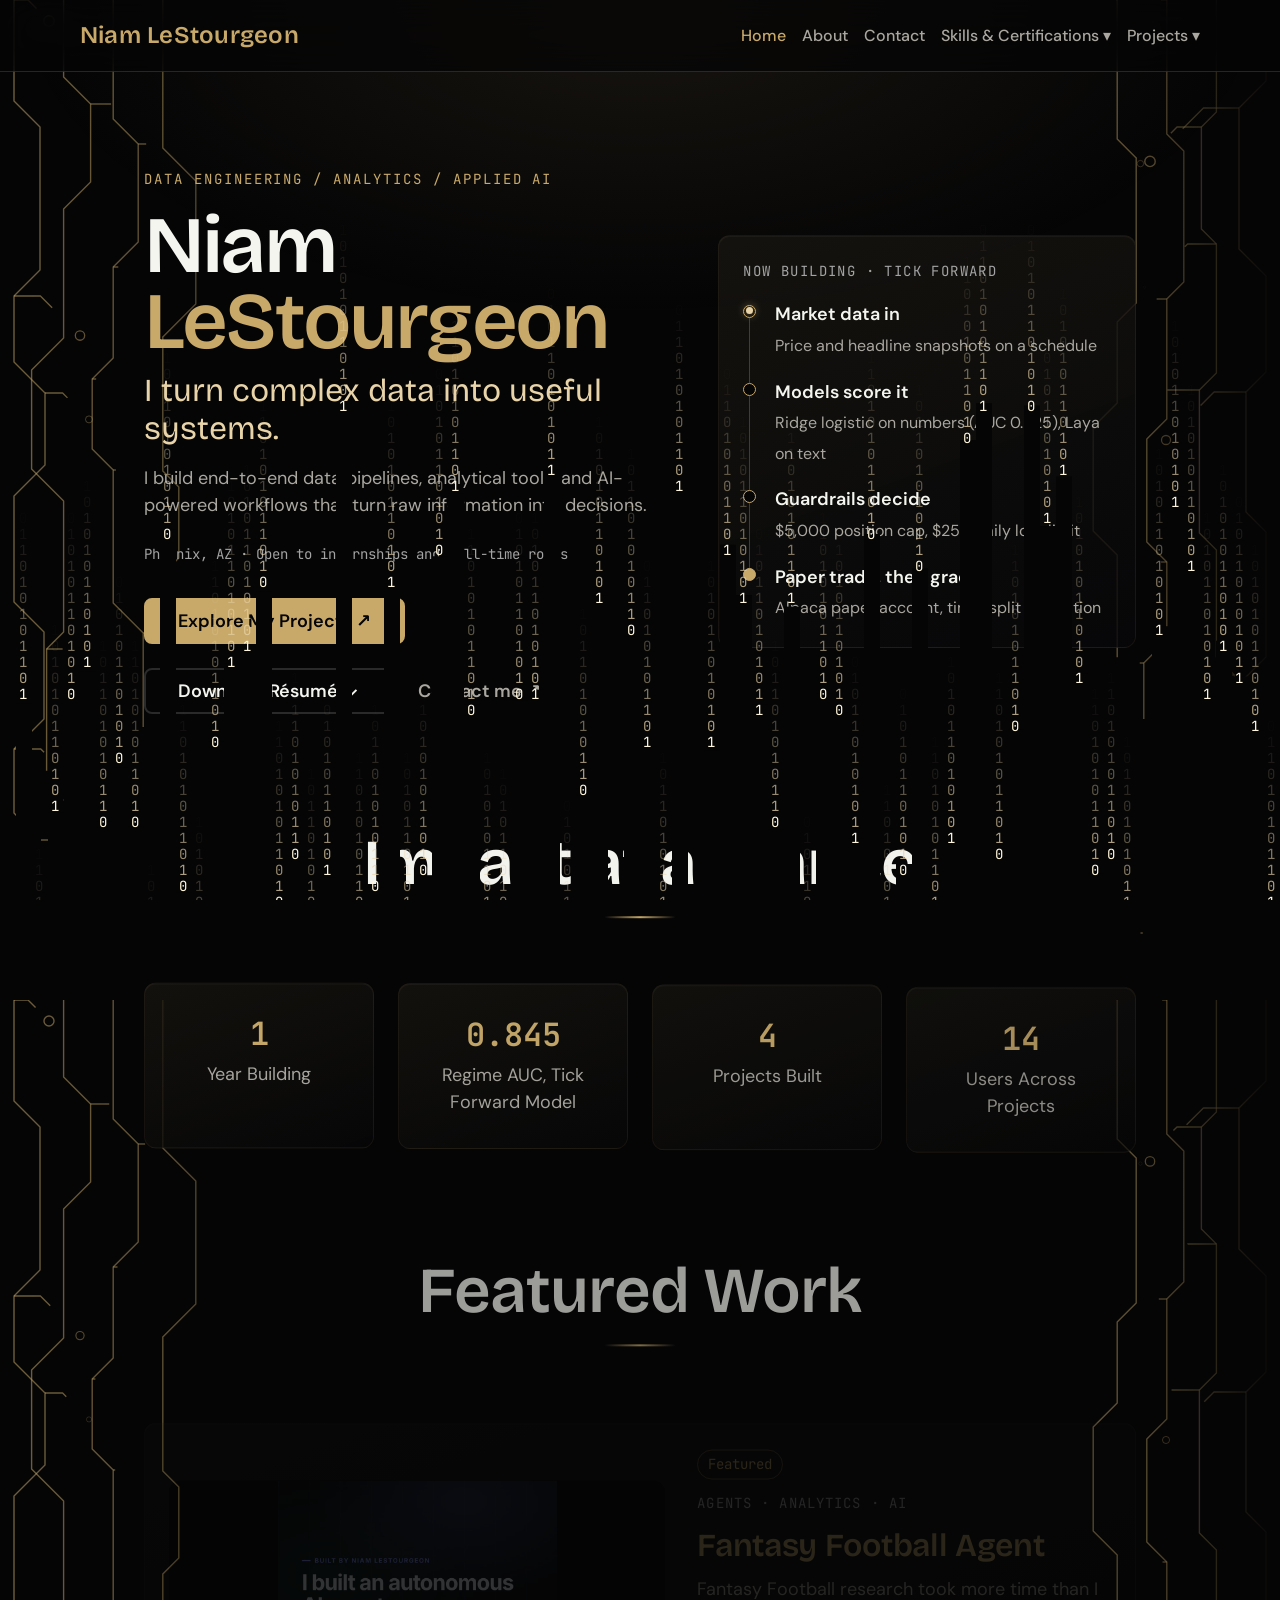
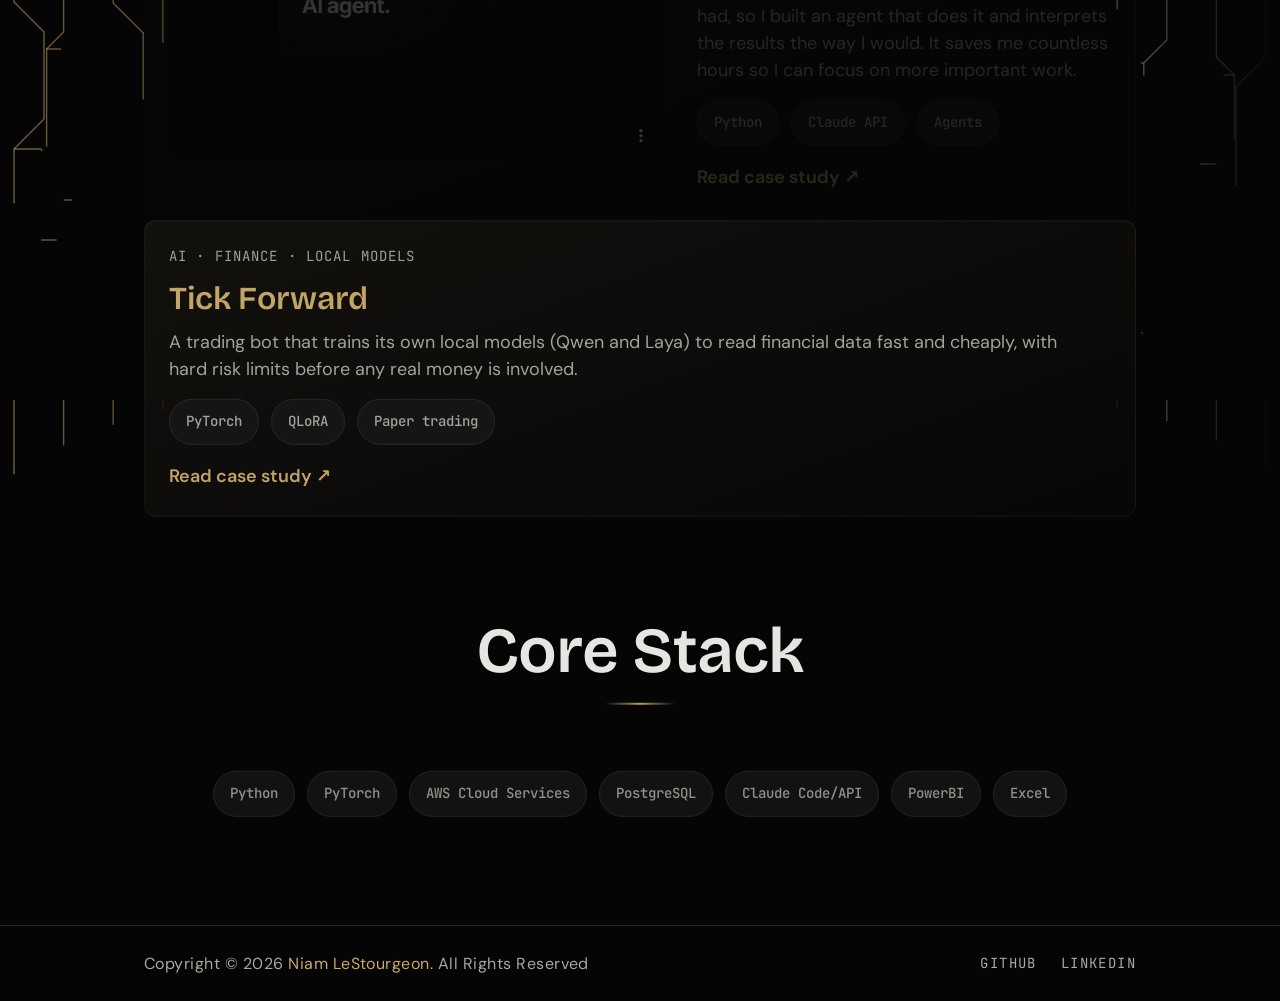
==== commit 2c8357f5: "Link Lamp Light CTA to live site, update home page, wire up analytics worker config Co-Authored-By: " ====
--- a/index.html
+++ b/index.html
@@ -111,8 +111,8 @@
                 </div>
                 <div class="stats-grid">
                     <div class="card stat-card">
-                        <div class="stat-value stat-value--text" data-count="119">119</div>
-                        <div class="stat-label">Decisions Served, Fantasy Football Agent</div>
+                        <div class="stat-value stat-value--text" data-count="1">1</div>
+                        <div class="stat-label">Year Building</div>
                     </div>
                     <div class="card stat-card">
                         <div class="stat-value stat-value--text" data-count="0.925" data-decimals="3">0.925</div>
@@ -125,10 +125,6 @@
                     <div class="card stat-card">
                         <div class="stat-value stat-value--text" data-count="15">15</div>
                         <div class="stat-label">Users Across Projects</div>
-                    </div>
-                    <div class="card stat-card">
-                        <div class="stat-value stat-value--text" data-count="1">1</div>
-                        <div class="stat-label">Year Building</div>
                     </div>
                 </div>
             </div>
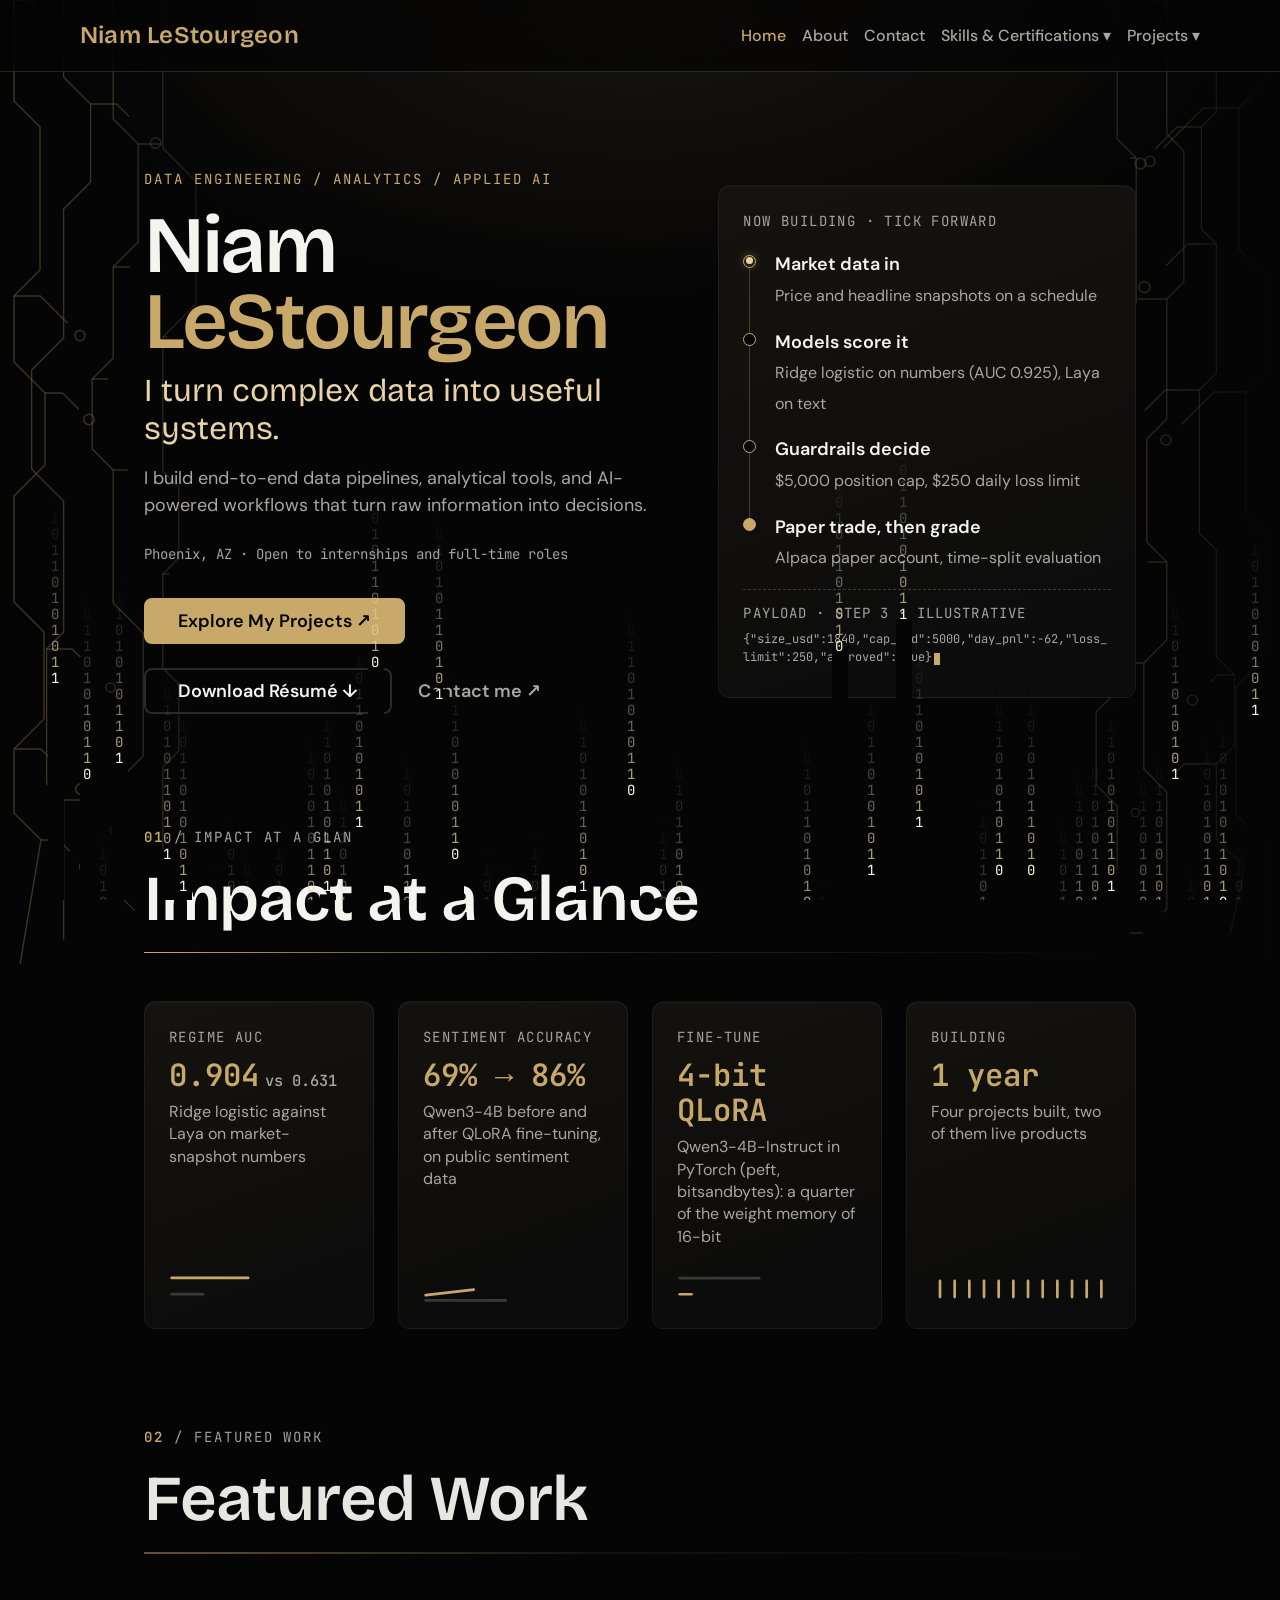
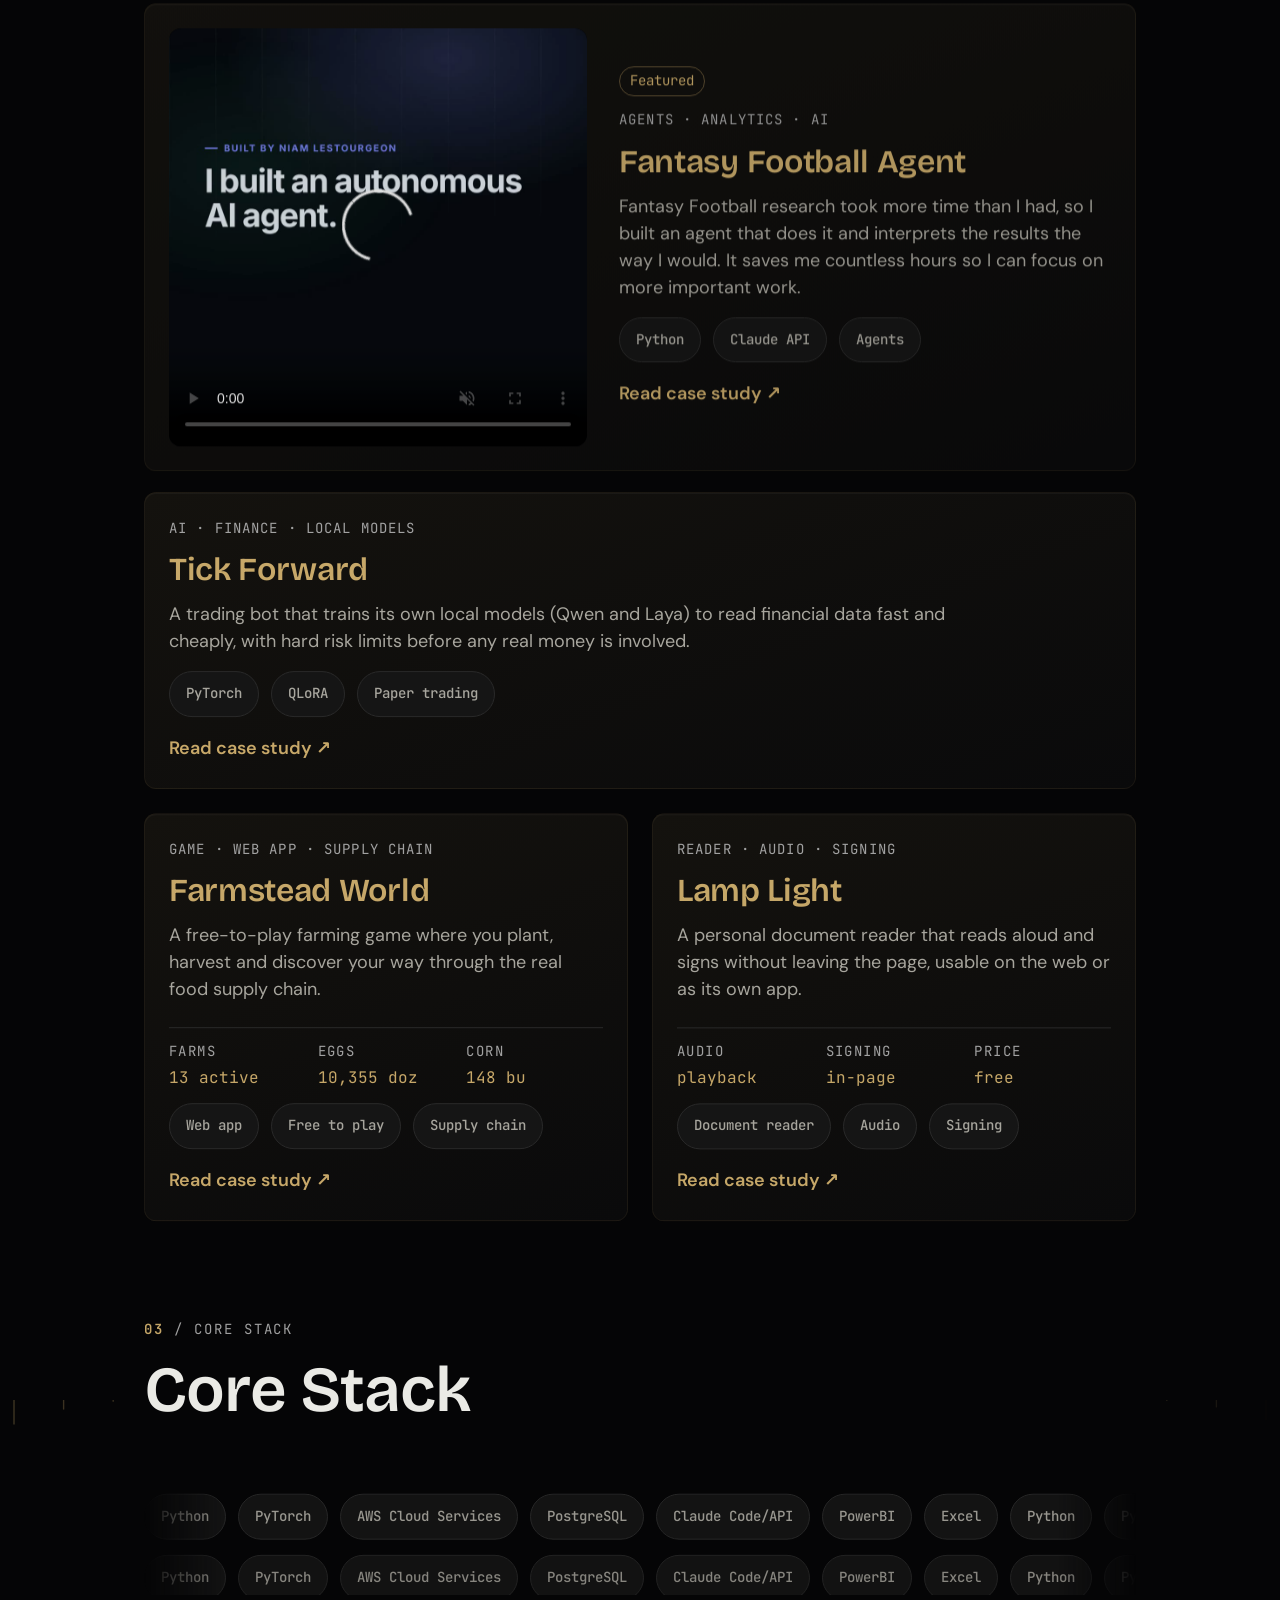
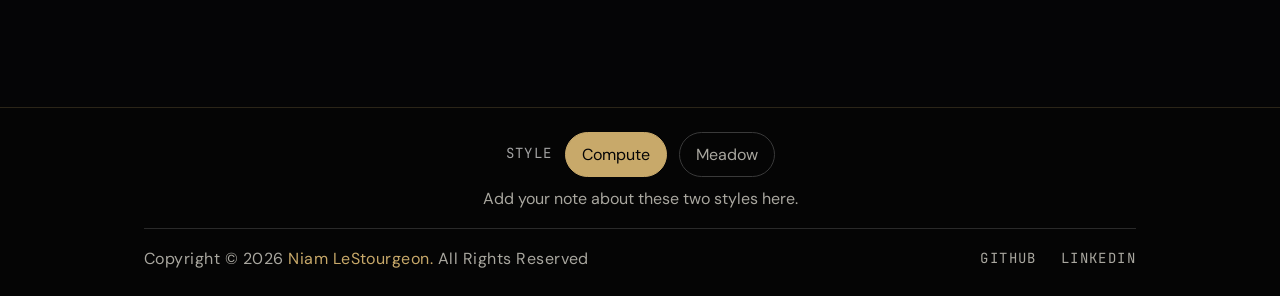
==== commit 14aa73a3: "Meadow footer and numbers rework, Compute core-stack marquee, new availability layout, AI usage mode" ====
--- a/index.html
+++ b/index.html
@@ -7,15 +7,16 @@
 <meta name="viewport" content="width=device-width, initial-scale=1.0">
     <title>Niam LeStourgeon | Portfolio</title>
     <link rel="icon" type="image/svg+xml" href="assets/favicon.svg">
-    <meta name="description" content="Niam LeStourgeon's portfolio: AWS, backend, and AI projects built with Claude's API.">
+    <meta name="description" content="Niam LeStourgeon's portfolio: data pipelines, analytics, and applied AI, from local models to production agents.">
     <link rel="canonical" href="https://niam.pro/">
-    <script>document.documentElement.classList.add("js")</script>
+    <script>document.documentElement.classList.add("js")</script><script src="/themes/theme.js"></script>
     <meta http-equiv="Content-Security-Policy" content="default-src 'self'; script-src 'self' 'sha256-qOhFsq0QMV2REqNwk5hGH5bZE9SkX6gt6yeyKdYPv+U='; style-src 'self' 'unsafe-inline'; img-src 'self' data: blob:; font-src 'self'; media-src 'self'; connect-src 'self'; object-src 'none'; base-uri 'self'; form-action 'self'">
     <meta name="referrer" content="strict-origin-when-cross-origin">
     <link rel="preload" href="assets/fonts/bricolage-grotesque.woff2" as="font" type="font/woff2" crossorigin>
     <link rel="preload" href="assets/fonts/dm-sans.woff2" as="font" type="font/woff2" crossorigin>
     <script defer src="intro.js"></script>
     <script defer src="nav.js"></script>
+    <script defer src="themes/switch.js"></script>
     <script defer src="/analytics.js"></script>
     <script defer src="assets/anime.umd.min.js"></script>
     <script defer src="motion.js"></script>
@@ -24,13 +25,13 @@
     <meta property="og:type" content="website">
     <meta property="og:url" content="https://niam.pro/">
     <meta property="og:title" content="Niam LeStourgeon | Portfolio">
-    <meta property="og:description" content="Niam LeStourgeon's portfolio: AWS, backend, and AI projects built with Claude's API.">
+    <meta property="og:description" content="Niam LeStourgeon's portfolio: data pipelines, analytics, and applied AI, from local models to production agents.">
     <meta property="og:image" content="https://niam.pro/og-image.jpg">
     <!-- Twitter -->
     <meta property="twitter:card" content="summary_large_image">
     <meta property="twitter:url" content="https://niam.pro/">
     <meta property="twitter:title" content="Niam LeStourgeon | Portfolio">
-    <meta property="twitter:description" content="Niam LeStourgeon's portfolio: AWS, backend, and AI projects built with Claude's API.">
+    <meta property="twitter:description" content="Niam LeStourgeon's portfolio: data pipelines, analytics, and applied AI, from local models to production agents.">
     <meta property="twitter:image" content="https://niam.pro/og-image.jpg">
     <!-- Person Structured Data -->
     <script type="application/ld+json">
@@ -101,6 +102,10 @@
                         <li><b>Guardrails decide</b><span>$5,000 position cap, $250 daily loss limit</span></li>
                         <li><b>Paper trade, then grade</b><span>Alpaca paper account, time-split evaluation</span></li>
                     </ol>
+                    <div class="rd-pay c-only" aria-hidden="true">
+                        <p class="rd-cap">payload &middot; step 3 &middot; illustrative</p>
+                        <code class="rd-code">{"size_usd":1840,"cap_usd":5000,"day_pnl":-62,"loss_limit":250,"approved":true}</code>
+                    </div>
                 </a>
             </div>
         </section>
@@ -109,22 +114,48 @@
                 <div class="section-header">
                     <h2 class="section-title">Impact at a Glance</h2>
                 </div>
-                <div class="stats-grid">
+                <div class="spec-grid c-only">
+                    <div class="card spec-card">
+                        <p class="spec-k">Regime AUC</p>
+                        <p class="spec-v"><span data-count="0.925" data-decimals="3">0.925</span><small>vs 0.631</small></p>
+                        <p class="spec-l">Ridge logistic against Laya on market-snapshot numbers</p>
+                        <svg class="spark" viewBox="0 0 200 40" aria-hidden="true"><path class="a" d="M3 11H188"/><path class="b" d="M3 29H129"/></svg>
+                    </div>
+                    <div class="card spec-card">
+                        <p class="spec-k">Sentiment accuracy</p>
+                        <p class="spec-v"><span data-count="71" data-suffix="%">71%</span> &rarr; <span data-count="88" data-suffix="%">88%</span></p>
+                        <p class="spec-l">Qwen3-4B before and after QLoRA fine-tuning, on public sentiment data</p>
+                        <svg class="spark" viewBox="0 0 200 40" aria-hidden="true"><path class="b" d="M3 36H197"/><path class="a" d="M3 30L197 8"/><circle cx="3" cy="30" r="3.5"/><circle cx="197" cy="8" r="3.5"/></svg>
+                    </div>
+                    <div class="card spec-card">
+                        <p class="spec-k">Fine-tune</p>
+                        <p class="spec-v">4-bit QLoRA</p>
+                        <p class="spec-l">Qwen3-4B-Instruct in PyTorch (peft, bitsandbytes): a quarter of the weight memory of 16-bit</p>
+                        <svg class="spark" viewBox="0 0 200 40" aria-hidden="true"><path class="b" d="M3 11H197"/><path class="a" d="M3 29H51"/></svg>
+                    </div>
+                    <div class="card spec-card">
+                        <p class="spec-k">Building</p>
+                        <p class="spec-v"><span data-count="1">1</span> year</p>
+                        <p class="spec-l">Four projects built, two of them live products</p>
+                        <svg class="spark" viewBox="0 0 200 40" aria-hidden="true"><path class="a" d="M10.0 14V32M26.3 14V32M42.6 14V32M58.9 14V32M75.2 14V32M91.5 14V32M107.8 14V32M124.1 14V32M140.4 14V32M156.7 14V32M173.0 14V32M189.3 14V32"/></svg>
+                    </div>
+                </div>
+                <div class="stats-grid m-only">
+                    <div class="card stat-card">
+                        <div class="stat-value stat-value--text" data-count="0.925" data-decimals="3">0.925</div>
+                        <div class="stat-label">Regime AUC, ridge logistic vs 0.631 for Laya</div>
+                    </div>
+                    <div class="card stat-card">
+                        <div class="stat-value stat-value--text" data-count="88" data-suffix="%">88%</div>
+                        <div class="stat-label">Sentiment accuracy, up from 71% after QLoRA fine-tuning</div>
+                    </div>
+                    <div class="card stat-card">
+                        <div class="stat-value stat-value--text">4-bit</div>
+                        <div class="stat-label">QLoRA fine-tune of Qwen3-4B-Instruct</div>
+                    </div>
                     <div class="card stat-card">
                         <div class="stat-value stat-value--text" data-count="1">1</div>
-                        <div class="stat-label">Year Building</div>
-                    </div>
-                    <div class="card stat-card">
-                        <div class="stat-value stat-value--text" data-count="0.925" data-decimals="3">0.925</div>
-                        <div class="stat-label">Regime AUC, Tick Forward Model</div>
-                    </div>
-                    <div class="card stat-card">
-                        <div class="stat-value stat-value--text" data-count="4">4</div>
-                        <div class="stat-label">Projects Built</div>
-                    </div>
-                    <div class="card stat-card">
-                        <div class="stat-value stat-value--text" data-count="15">15</div>
-                        <div class="stat-label">Users Across Projects</div>
+                        <div class="stat-label">Year building: four projects, two live</div>
                     </div>
                 </div>
             </div>
@@ -154,6 +185,24 @@
                     <div class="tech-stack"><span class="tech-tag">PyTorch</span><span class="tech-tag">QLoRA</span><span class="tech-tag">Paper trading</span></div>
                     <a class="case-link" href="tick-forward.html">Read case study &nearr;</a>
                 </article>
+                <div class="work-pair c-only">
+                    <article class="card work-spec">
+                        <p class="project-meta">Game &middot; Web app &middot; Supply chain</p>
+                        <h3 class="project-title"><a href="farmstead-world.html">Farmstead World</a></h3>
+                        <p class="project-description">A free-to-play farming game where you plant, harvest and discover your way through the real food supply chain.</p>
+                        <dl class="spec-row"><div><dt>Farms</dt><dd>13 active</dd></div><div><dt>Eggs</dt><dd>10,355 doz</dd></div><div><dt>Corn</dt><dd>148 bu</dd></div></dl>
+                        <div class="tech-stack"><span class="tech-tag">Web app</span><span class="tech-tag">Free to play</span><span class="tech-tag">Supply chain</span></div>
+                        <a class="case-link" href="farmstead-world.html">Read case study &nearr;</a>
+                    </article>
+                    <article class="card work-spec">
+                        <p class="project-meta">Reader &middot; Audio &middot; Signing</p>
+                        <h3 class="project-title"><a href="lamp-light.html">Lamp Light</a></h3>
+                        <p class="project-description">A personal document reader that reads aloud and signs without leaving the page, usable on the web or as its own app.</p>
+                        <dl class="spec-row"><div><dt>Audio</dt><dd>playback</dd></div><div><dt>Signing</dt><dd>in-page</dd></div><div><dt>Price</dt><dd>free</dd></div></dl>
+                        <div class="tech-stack"><span class="tech-tag">Document reader</span><span class="tech-tag">Audio</span><span class="tech-tag">Signing</span></div>
+                        <a class="case-link" href="lamp-light.html">Read case study &nearr;</a>
+                    </article>
+                </div>
             </div>
         </section>
         <section class="section">
@@ -176,6 +225,12 @@
 
     <footer class="site-footer">
         <div class="container">
+            <div class="style-switch" role="group" aria-label="Site style">
+                <span class="style-switch-label">Style</span>
+                <button type="button" data-style="control">Compute</button>
+                <button type="button" data-style="meadow">Meadow</button>
+                <p class="style-note">Add your note about these two styles here.</p>
+            </div>
             <div class="footer-inner">
                 <p class="footer-copyright">Copyright &copy; 2026 <span class="gold">Niam LeStourgeon.</span> All Rights Reserved</p>
                 <a class="footer-link" href="https://github.com/niamlestou" rel="noopener" target="_blank">GitHub</a>
--- a/NiamThePro.css
+++ b/NiamThePro.css
@@ -1389,7 +1389,7 @@
 .timeline-content,
 .goal-item,
 .highlight-item {
-  background: linear-gradient(160deg, rgba(24, 22, 17, 0.78), rgba(8, 8, 9, 0.82));
+  background: linear-gradient(160deg, #15130f, #0b0b0c); /* opaque: circuit traces never show through content */
   border: 1px solid rgba(200, 169, 106, 0.08);
   box-shadow: inset 0 1px 0 rgba(255, 255, 255, 0.04);
 }
@@ -1613,14 +1613,14 @@
   .hero--split .hero-inner > div > *,
   .hero--split .preview,
   .hero:not(.hero--split) .hero-inner > *,
-  main > section:not(.hero) :is(.section-title, .card, .timeline-item, .tech-stack, .stat-card, .highlight-item)
+  main > section:not(.hero) :is(.sec-idx, .section-title, .card, .timeline-item, .tech-stack, .stat-card, .highlight-item, .code-fig)
 ):not(.m-done) { opacity: 0; }
 
 /* cursor-following gold light on cards */
 .card:hover {
   background-image:
     radial-gradient(360px circle at var(--mx, 50%) var(--my, 0%), rgba(200, 169, 106, 0.14), transparent 65%),
-    linear-gradient(160deg, rgba(24, 22, 17, 0.78), rgba(8, 8, 9, 0.82));
+    linear-gradient(160deg, #15130f, #0b0b0c);
 }
 
 /* hero preview tilts toward the pointer */
@@ -1682,3 +1682,185 @@
 /* page-load intro (intro.js) */
 #intro{display:none}
 .js #intro{display:block;position:fixed;inset:0;z-index:9999;width:100%;height:100%;background:#050506}
+
+/* ===== Footer style switch ===== */
+.style-switch { display: flex; flex-wrap: wrap; align-items: center; justify-content: center; gap: var(--space-2) var(--space-3); padding-bottom: var(--space-4); margin-bottom: var(--space-4); border-bottom: 1px solid var(--color-border); }
+.style-switch-label { font-family: var(--font-mono); font-size: var(--fs-step--2); letter-spacing: 0.1em; text-transform: uppercase; color: var(--color-text-dim); }
+.style-switch button { padding: var(--space-2) var(--space-4); border: 1px solid var(--color-border-hover); border-radius: var(--radius-full); background: transparent; color: var(--color-text-muted); font: inherit; font-size: var(--fs-step--1); cursor: pointer; }
+.style-switch button:hover { color: var(--color-text); border-color: var(--color-gold); }
+.style-switch button[aria-pressed="true"] { background: var(--color-gold); border-color: var(--color-gold); color: var(--color-bg); cursor: default; }
+.style-switch button:focus-visible { outline: 2px solid var(--color-focus); outline-offset: 2px; }
+.style-note { flex-basis: 100%; margin: 0; text-align: center; font-size: var(--fs-step--1); color: var(--color-text-muted); }
+
+
+/* ===== Compute refinements ===== */
+/* Rules scoped with html:not([data-theme="meadow"]) are Compute only; Meadow restyles the same markup in themes/. */
+
+/* markup that exists for one style only */
+html[data-theme="meadow"] .c-only { display: none !important; }
+html:not([data-theme="meadow"]) .m-only { display: none !important; }
+
+/* circuit traces fade out toward the content, and thin out where the margins are narrow */
+.circuit-row > .l { -webkit-mask-image: linear-gradient(90deg, #000 35%, transparent); mask-image: linear-gradient(90deg, #000 35%, transparent); }
+.circuit-row > .r { -webkit-mask-image: linear-gradient(270deg, #000 35%, transparent); mask-image: linear-gradient(270deg, #000 35%, transparent); }
+@media (min-width: 900px) and (max-width: 1400px) { .circuit { opacity: 0.55; } }
+
+/* phones: the nav folds into a [ menu ] toggle (nav.js adds the button) so the sticky header stays one row */
+.nav-toggle { display: none; }
+@media (max-width: 720px) {
+  html:not([data-theme="meadow"]) .site-header.has-toggle .header-inner { flex-direction: row; flex-wrap: wrap; align-items: center; justify-content: space-between; gap: 0 var(--space-3); }
+  html:not([data-theme="meadow"]) .site-header.has-toggle .nav-toggle {
+    display: inline-flex; align-items: center; min-height: 40px; padding: 0 var(--space-3);
+    font-family: var(--font-mono); font-size: var(--fs-step--2); letter-spacing: 0.08em; color: var(--color-gold);
+    background: transparent; border: 1px solid var(--color-border-hover); border-radius: var(--radius-md); cursor: pointer;
+  }
+  html:not([data-theme="meadow"]) .site-header.has-toggle nav { display: none; flex-basis: 100%; padding-bottom: var(--space-2); }
+  html:not([data-theme="meadow"]) .site-header.has-toggle.menu-open nav { display: block; }
+}
+
+/* reading progress */
+.read-bar { position: fixed; top: 0; left: 0; right: 0; z-index: calc(var(--z-header) + 1); height: 2px; background: var(--color-gold); transform-origin: left; transform: scaleX(var(--read, 0)); pointer-events: none; }
+main section[id] { scroll-margin-top: calc(var(--header-height) + var(--space-4)); }
+
+/* long-form text: left-aligned, 65ch; the centred stat cards, buttons and captions keep their alignment */
+html:not([data-theme="meadow"]) main { text-align: left; }
+html:not([data-theme="meadow"]) main :is(.text-center, .stat-card, .hero-actions) { text-align: center; }
+html:not([data-theme="meadow"]) main .section p { max-width: 65ch; margin-inline: 0; }
+html:not([data-theme="meadow"]) main .section p.text-center { margin-inline: auto; }
+html:not([data-theme="meadow"]) main .tech-stack { justify-content: flex-start; }
+
+/* section heads: mono index, left-aligned, hairline that draws in once the title is revealed */
+html:not([data-theme="meadow"]) .section-header { text-align: left; margin-bottom: var(--space-7); }
+html:not([data-theme="meadow"]) .section-title { margin-inline: 0; max-width: none; }
+html:not([data-theme="meadow"]) .section-title::after {
+  width: 100%; height: 1px; margin: var(--space-4) 0 0; transform-origin: left;
+  background: linear-gradient(90deg, var(--color-gold), rgba(200, 169, 106, 0.18) 45%, transparent);
+  transition: transform 1.1s cubic-bezier(0.16, 1, 0.3, 1) 0.15s;
+}
+html.js:not(.m-skip):not([data-theme="meadow"]) .section-title:not(.m-done)::after { transform: scaleX(0); }
+.sec-idx { margin: 0 0 var(--space-3); font-family: var(--font-mono); font-size: var(--fs-step--2); letter-spacing: 0.14em; text-transform: uppercase; color: var(--color-text-dim); }
+.sec-idx b { color: var(--color-gold); font-weight: 600; }
+.section-sub { margin: var(--space-3) 0 0; font-family: var(--font-mono); font-size: var(--fs-step--2); letter-spacing: 0.08em; text-transform: uppercase; color: var(--color-text-dim); }
+
+/* inner-page heroes: left-aligned, with an "on this page" index beside them on wide screens */
+html:not([data-theme="meadow"]) .hero:not(.hero--split) .hero-inner { text-align: left; }
+html:not([data-theme="meadow"]) .hero:not(.hero--split) :is(.eyebrow, .hero-description) { margin-inline: 0; }
+html:not([data-theme="meadow"]) .hero:not(.hero--split) .hero-actions { justify-content: flex-start; }
+html:not([data-theme="meadow"]) .hero:not(.hero--split) .hero-inner::after { margin-inline: 0; background: linear-gradient(90deg, var(--color-gold), transparent); }
+.hero-toc { display: none; padding: var(--space-5); text-align: left; }
+.hero-toc.card:hover { transform: none; }
+.toc-k { margin: 0 0 var(--space-3); font-family: var(--font-mono); font-size: var(--fs-step--2); letter-spacing: 0.1em; text-transform: uppercase; color: var(--color-text-dim); }
+.hero-toc ol { list-style: none; display: grid; gap: var(--space-1); }
+.hero-toc a { display: flex; gap: var(--space-3); padding: 6px 0; font-size: var(--fs-step--1); color: var(--color-text-muted); border-bottom: 1px solid var(--color-border); }
+.hero-toc a b { font-family: var(--font-mono); font-weight: 500; color: var(--color-gold); }
+.hero-toc a:hover { color: var(--color-gold); }
+@media (min-width: 960px) {
+  html:not([data-theme="meadow"]) .hero.has-toc .hero-inner { display: grid; grid-template-columns: minmax(0, 1.15fr) minmax(0, 0.85fr); column-gap: var(--space-8); align-items: center; }
+  html:not([data-theme="meadow"]) .hero.has-toc .hero-inner > :not(.hero-toc) { grid-column: 1; }
+  html:not([data-theme="meadow"]) .hero.has-toc .hero-inner::after { grid-column: 1; }
+  html:not([data-theme="meadow"]) .hero.has-toc .hero-toc { display: block; grid-column: 2; grid-row: 1 / span 4; }
+}
+
+/* the last of an odd number of decision cards spans the row instead of dangling */
+@media (min-width: 768px) { html:not([data-theme="meadow"]) .decisions-grid > :last-child:nth-child(odd) { grid-column: 1 / -1; } }
+
+/* flagship video: the recording is square, so the box is too (was 16:9 with black bars) */
+@media (min-width: 900px) { .flagship { grid-template-columns: minmax(0, 0.85fr) 1fr; } }
+.flagship video { aspect-ratio: 1 / 1; }
+
+/* home: engineering numbers with sparklines drawn in (motion.js) */
+.spec-grid { display: grid; gap: var(--space-5); grid-template-columns: repeat(auto-fit, minmax(220px, 1fr)); }
+.spec-card { display: flex; flex-direction: column; gap: var(--space-2); padding: var(--space-5); text-align: left; }
+.spec-card p { margin: 0; max-width: none; }
+.spec-k { font-family: var(--font-mono); font-size: var(--fs-step--2); letter-spacing: 0.1em; text-transform: uppercase; color: var(--color-text-dim); }
+.spec-v { font-family: var(--font-mono); font-size: clamp(1.5rem, 2.4vw, 2rem); font-weight: 600; line-height: 1.15; color: var(--color-gold); }
+.spec-v small { margin-left: 0.4em; font-size: 0.5em; font-weight: 500; color: var(--color-text-muted); }
+.spec-l { font-size: var(--fs-step--1); line-height: 1.4; color: var(--color-text-muted); }
+.spark { display: block; width: 100%; height: auto; margin-top: auto; padding-top: var(--space-3); overflow: visible; }
+.spark path { fill: none; stroke-linecap: round; }
+.spark .a { stroke: var(--color-gold); stroke-width: 3; }
+.spark .b { stroke: var(--color-border-hover); stroke-width: 3; }
+.spark circle { fill: var(--color-gold-light); }
+
+/* home: Tick Forward card as a live readout */
+.rd-status { display: flex; flex-wrap: wrap; align-items: center; gap: var(--space-1) var(--space-3); margin: 0 0 var(--space-4); padding: var(--space-2) var(--space-3); font-family: var(--font-mono); font-size: var(--fs-step--2); letter-spacing: 0.06em; text-transform: uppercase; color: var(--color-gold-light); border: 1px solid var(--color-border); border-radius: var(--radius-md); background: rgba(200, 169, 106, 0.05); }
+.rd-status i { width: 7px; height: 7px; border-radius: 50%; background: #6fcf8d; box-shadow: 0 0 8px #6fcf8d; animation: rd-blink 2.4s ease-in-out infinite; }
+.rd-status span { color: var(--color-text-dim); }
+@keyframes rd-blink { 50% { opacity: 0.35; } }
+.rd-pay { margin-top: var(--space-4); padding-top: var(--space-3); border-top: 1px dashed var(--color-border-hover); }
+.rd-cap { margin: 0 0 var(--space-1); font-family: var(--font-mono); font-size: var(--fs-step--2); letter-spacing: 0.08em; text-transform: uppercase; color: var(--color-text-dim); }
+.rd-code { display: block; min-height: 3.6em; font-family: var(--font-mono); font-size: 0.75rem; line-height: 1.5; color: var(--color-text-muted); overflow-wrap: anywhere; }
+.js:not(.m-skip) .rd-code::after { content: ''; display: inline-block; width: 0.5em; height: 1em; margin-left: 2px; vertical-align: text-bottom; background: var(--color-gold); animation: rd-blink 1s steps(2) infinite; }
+@media (prefers-reduced-motion: reduce) { .rd-status i { animation: none; } }
+
+/* Tick Forward: data-flow diagram (themes through the colour tokens, so Meadow gets it too) */
+.dg-wrap { overflow-x: auto; padding-bottom: var(--space-2); }
+.dg { display: block; width: 100%; min-width: 720px; height: auto; }
+.dg-node rect { fill: var(--color-bg-elevated); stroke: var(--color-border-hover); stroke-width: 1; }
+.dg-node.key rect { stroke: var(--color-gold); }
+.dg-t { font: 600 14px var(--font-body); fill: var(--color-text); }
+.dg-s { font: 400 11px var(--font-mono); fill: var(--color-text-muted); }
+.dg-edge { fill: none; stroke: var(--color-gold); stroke-width: 1.5; stroke-linecap: round; }
+.dg-edge.back { stroke: var(--color-text-dim); } /* no dashes: the draw-in animation owns stroke-dasharray */
+.dg-dot { fill: var(--color-gold); }
+.dg-cap { margin-top: var(--space-3); font-size: var(--fs-step--1); color: var(--color-text-muted); }
+
+/* case-study code snippets: hand-coloured, labelled as sketches */
+.code-fig { margin: 0; border: 1px solid var(--color-border); border-radius: var(--radius-lg); background: var(--color-bg-elevated); overflow: hidden; text-align: left; }
+.code-cap { display: flex; flex-wrap: wrap; justify-content: space-between; gap: var(--space-1) var(--space-4); padding: var(--space-3) var(--space-5); border-bottom: 1px solid var(--color-border); font-family: var(--font-mono); font-size: var(--fs-step--2); color: var(--color-text-dim); }
+.code-cap em { font-style: normal; color: var(--color-gold); }
+.code { margin: 0; padding: var(--space-5); overflow-x: auto; font-family: var(--font-mono); font-size: 0.8125rem; line-height: 1.65; color: var(--color-text); tab-size: 2; }
+.code .k { color: var(--color-gold); }
+.code .f { color: var(--color-gold-light); }
+.code .s { color: #8fbf9a; }
+.code .n { color: #d4a07a; }
+.code .c { color: var(--color-text-dim); font-style: italic; }
+
+/* home: Farmstead World and Lamp Light as spec cards under the lead projects */
+.work-pair { display: grid; gap: var(--space-5); margin-top: var(--space-5); }
+@media (min-width: 768px) { .work-pair { grid-template-columns: 1fr 1fr; } }
+.work-spec { display: flex; flex-direction: column; padding: var(--space-5); text-align: left; }
+.work-spec .project-title { font-size: var(--fs-step-2); }
+.work-spec .tech-stack { justify-content: flex-start; margin-top: var(--space-3); }
+.work-spec .case-link { margin-top: auto; padding-top: var(--space-4); }
+.spec-row { display: grid; grid-template-columns: repeat(3, 1fr); gap: var(--space-3); margin: var(--space-2) 0 0; padding-top: var(--space-3); border-top: 1px solid var(--color-border); }
+.spec-row dt { font-family: var(--font-mono); font-size: var(--fs-step--2); letter-spacing: 0.1em; text-transform: uppercase; color: var(--color-text-dim); }
+.spec-row dd { margin: 0; font-family: var(--font-mono); font-size: var(--fs-step--1); color: var(--color-gold); }
+
+/* Core Stack marquee (Compute; built by themes/switch.js) */
+.c-rows { display: grid; gap: var(--space-3); margin-top: var(--space-6); overflow: hidden; -webkit-mask: linear-gradient(90deg, transparent, #000 8%, #000 92%, transparent); mask: linear-gradient(90deg, transparent, #000 8%, #000 92%, transparent); }
+.c-rows .tech-stack { margin: 0; flex-wrap: nowrap; justify-content: flex-start; width: max-content; animation: c-marquee 36s linear infinite; }
+.c-rows .tech-stack:nth-child(2) { animation-direction: reverse; animation-duration: 44s; }
+.c-rows:hover .tech-stack { animation-play-state: paused; }
+@keyframes c-marquee { to { transform: translateX(-50%); } }
+
+/* AI usage KPI tiles share the card hover (lift, glow, cursor spotlight) */
+.kpi { transition: border-color var(--transition-normal), box-shadow var(--transition-normal), transform var(--transition-normal); }
+.kpi:hover { border-color: rgba(200, 169, 106, 0.7); box-shadow: 0 8px 32px rgba(0, 0, 0, 0.5); transform: translateY(-4px);
+  background-image: radial-gradient(360px circle at var(--mx, 50%) var(--my, 0%), rgba(200, 169, 106, 0.14), transparent 65%), linear-gradient(160deg, #15130f, #0b0b0c); }
+
+/* Availability (contact): statement on the left, roles as a ruled index on the right */
+.avail { display: grid; grid-template-columns: 1fr 1fr; gap: var(--space-7) var(--space-8); align-items: start; }
+.avail-status { display: inline-flex; align-items: center; gap: var(--space-2); margin: 0 0 var(--space-4); font-family: var(--font-mono); font-size: var(--fs-step--2); letter-spacing: .12em; text-transform: uppercase; color: var(--color-gold); }
+.avail-status i { width: 8px; height: 8px; border-radius: 50%; background: currentColor; box-shadow: 0 0 0 0 currentColor; animation: avail-pulse 2.4s ease-out infinite; }
+.avail-big { margin: 0 0 var(--space-4); font-family: var(--font-heading, inherit); font-size: clamp(2rem, 5vw, 3.4rem); line-height: 1.05; letter-spacing: -.02em; color: var(--color-text); }
+.avail-text { margin: 0; max-width: 40ch; color: var(--color-text-muted); }
+.avail-roles { list-style: none; margin: 0; padding: 0; counter-reset: role; border-top: 1px solid var(--color-border); }
+.avail-roles li { counter-increment: role; display: flex; align-items: baseline; gap: var(--space-4); padding: var(--space-4) 0; border-bottom: 1px solid var(--color-border); font-size: var(--fs-step-1, 1.15rem); color: var(--color-text); transition: padding-left var(--transition-normal), color var(--transition-normal), border-color var(--transition-normal); }
+.avail-roles li::before { content: counter(role, decimal-leading-zero); font-family: var(--font-mono); font-size: var(--fs-step--2); color: var(--color-gold); }
+.avail-roles li:hover { padding-left: var(--space-3); color: var(--color-gold); border-bottom-color: var(--color-gold); }
+@keyframes avail-pulse { 70%, 100% { box-shadow: 0 0 0 9px transparent; } 0% { box-shadow: 0 0 0 0 color-mix(in srgb, currentColor 50%, transparent); } }
+@media (max-width: 760px) { .avail { grid-template-columns: 1fr; gap: var(--space-6); } }
+@media (prefers-reduced-motion: reduce) { .avail-status i { animation: none; } }
+
+/* Availability: soft pill banner + expandable roles */
+.avail-status { padding: var(--space-2) var(--space-4); border-radius: var(--radius-full); background: color-mix(in srgb, var(--color-gold) 14%, transparent); border: 1px solid color-mix(in srgb, var(--color-gold) 35%, transparent); letter-spacing: .08em; }
+.avail-roles li { display: block; padding: 0; }
+.avail-roles li:hover { padding-left: 0; }
+.avail-roles summary { display: flex; align-items: baseline; gap: var(--space-4); padding: var(--space-4) 0; cursor: pointer; list-style: none; transition: padding-left var(--transition-normal); }
+.avail-roles summary::-webkit-details-marker { display: none; }
+.avail-roles summary::before { content: counter(role, decimal-leading-zero); font-family: var(--font-mono); font-size: var(--fs-step--2); color: var(--color-gold); }
+.avail-roles summary:hover { padding-left: var(--space-3); }
+.avail-roles summary:focus-visible { outline: 2px solid var(--color-focus); outline-offset: 2px; }
+.avail-roles li::before { content: none; }
+.avail-roles details p { margin: 0; padding: 0 0 var(--space-4) calc(var(--space-4) + 2ch); max-width: 56ch; font-size: var(--fs-step-0, 1rem); line-height: 1.6; color: var(--color-text-muted); }
